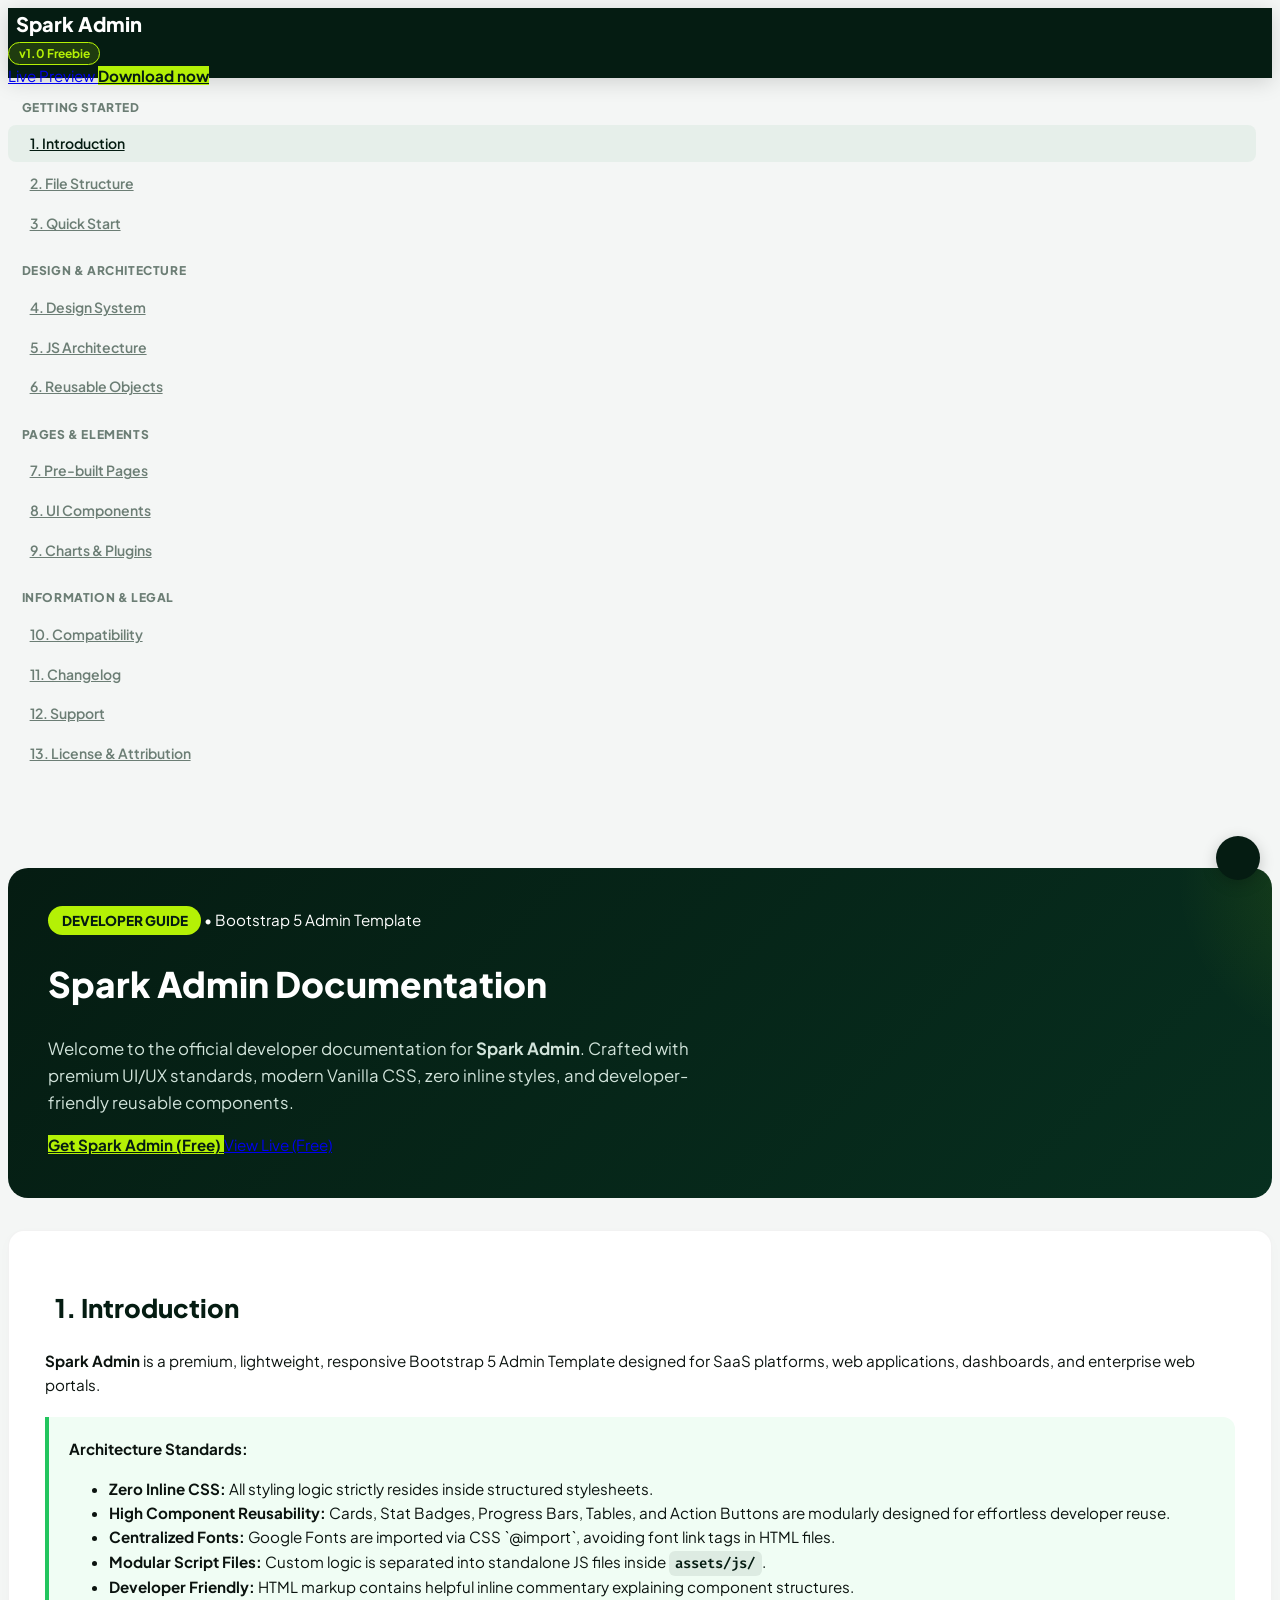
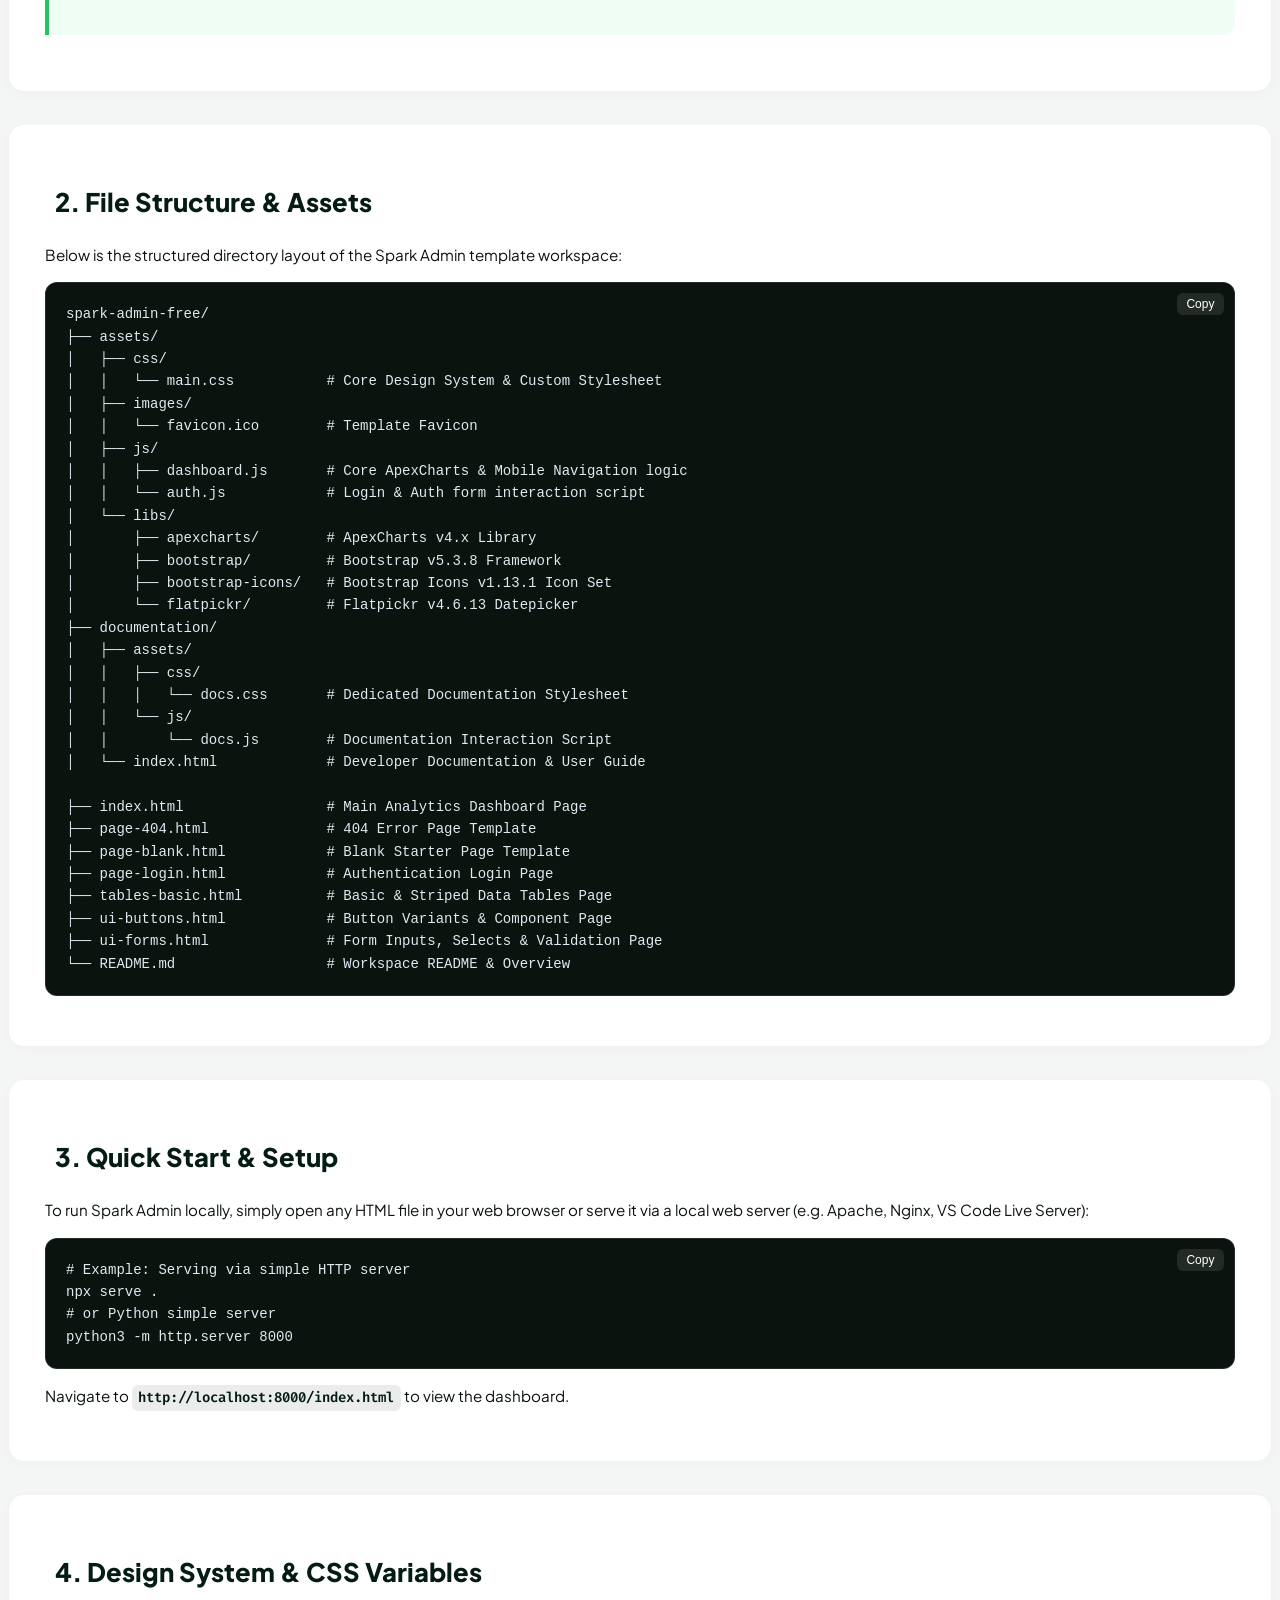
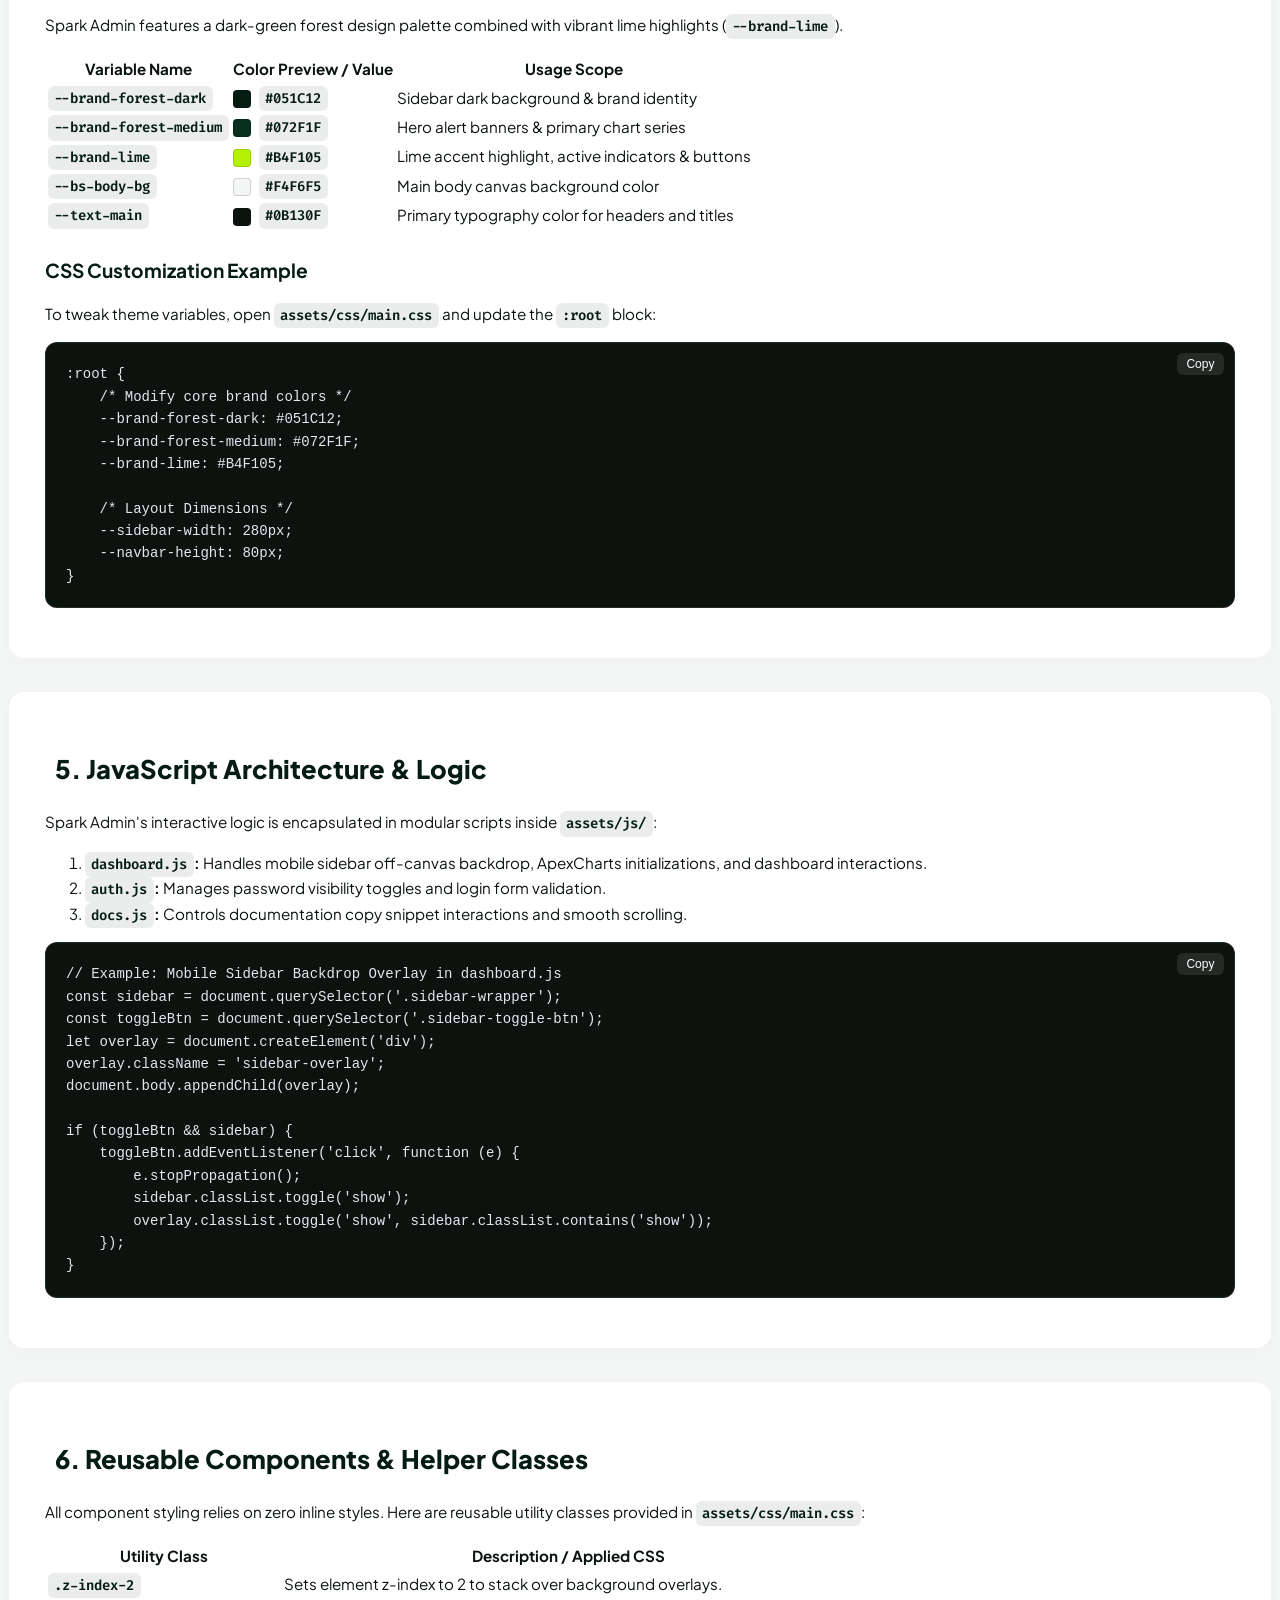
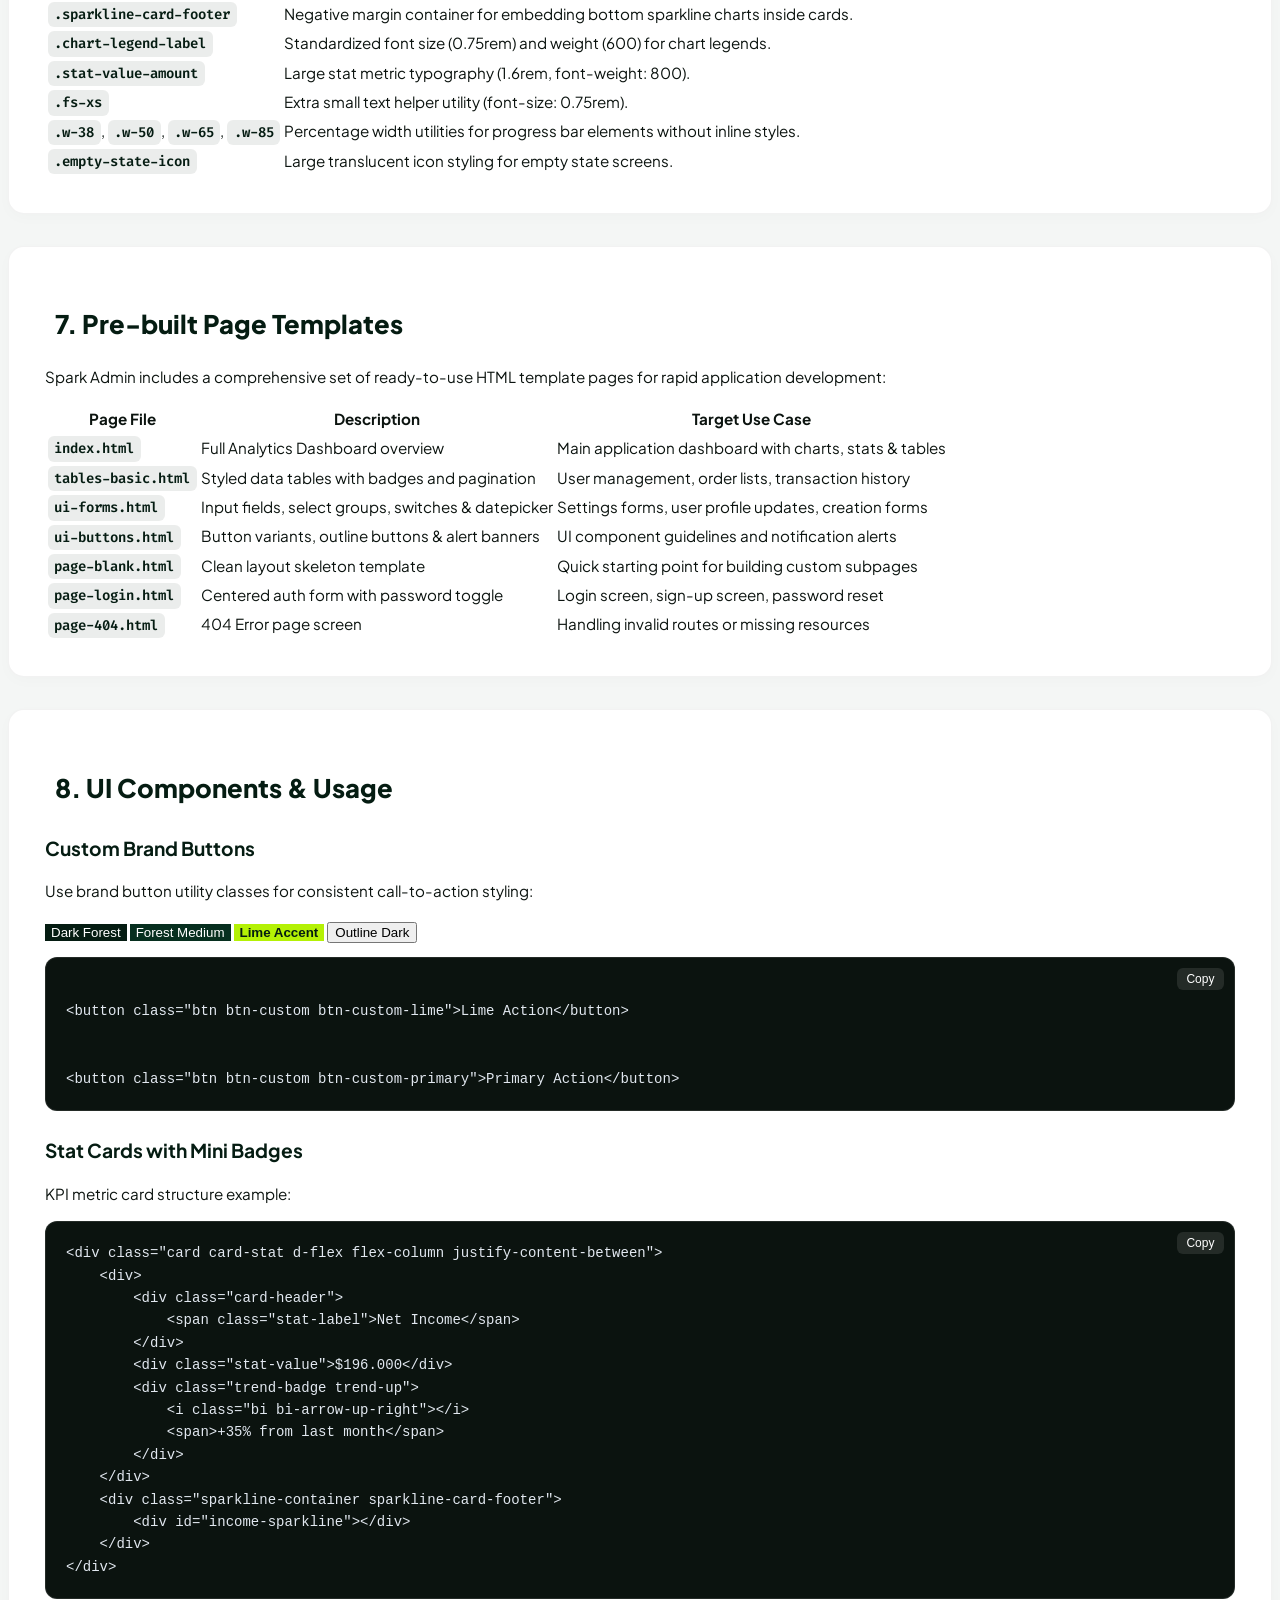
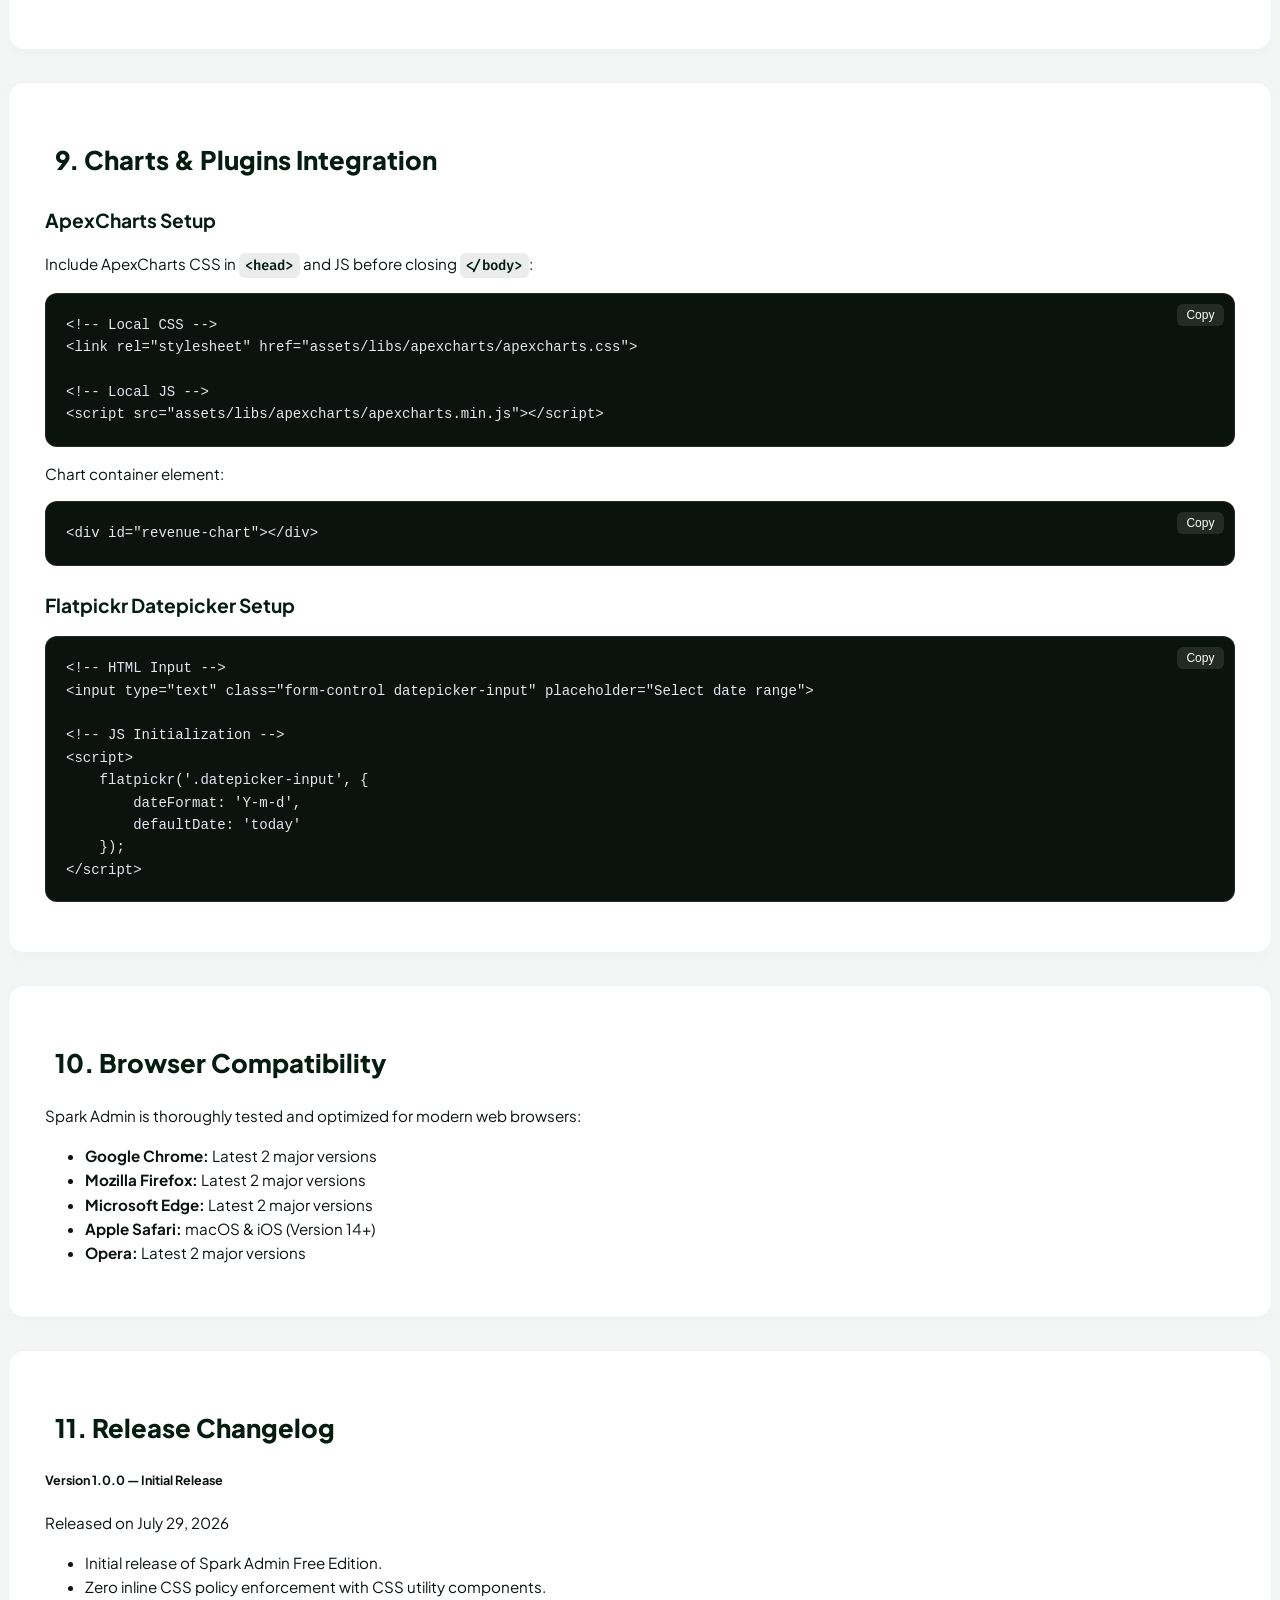
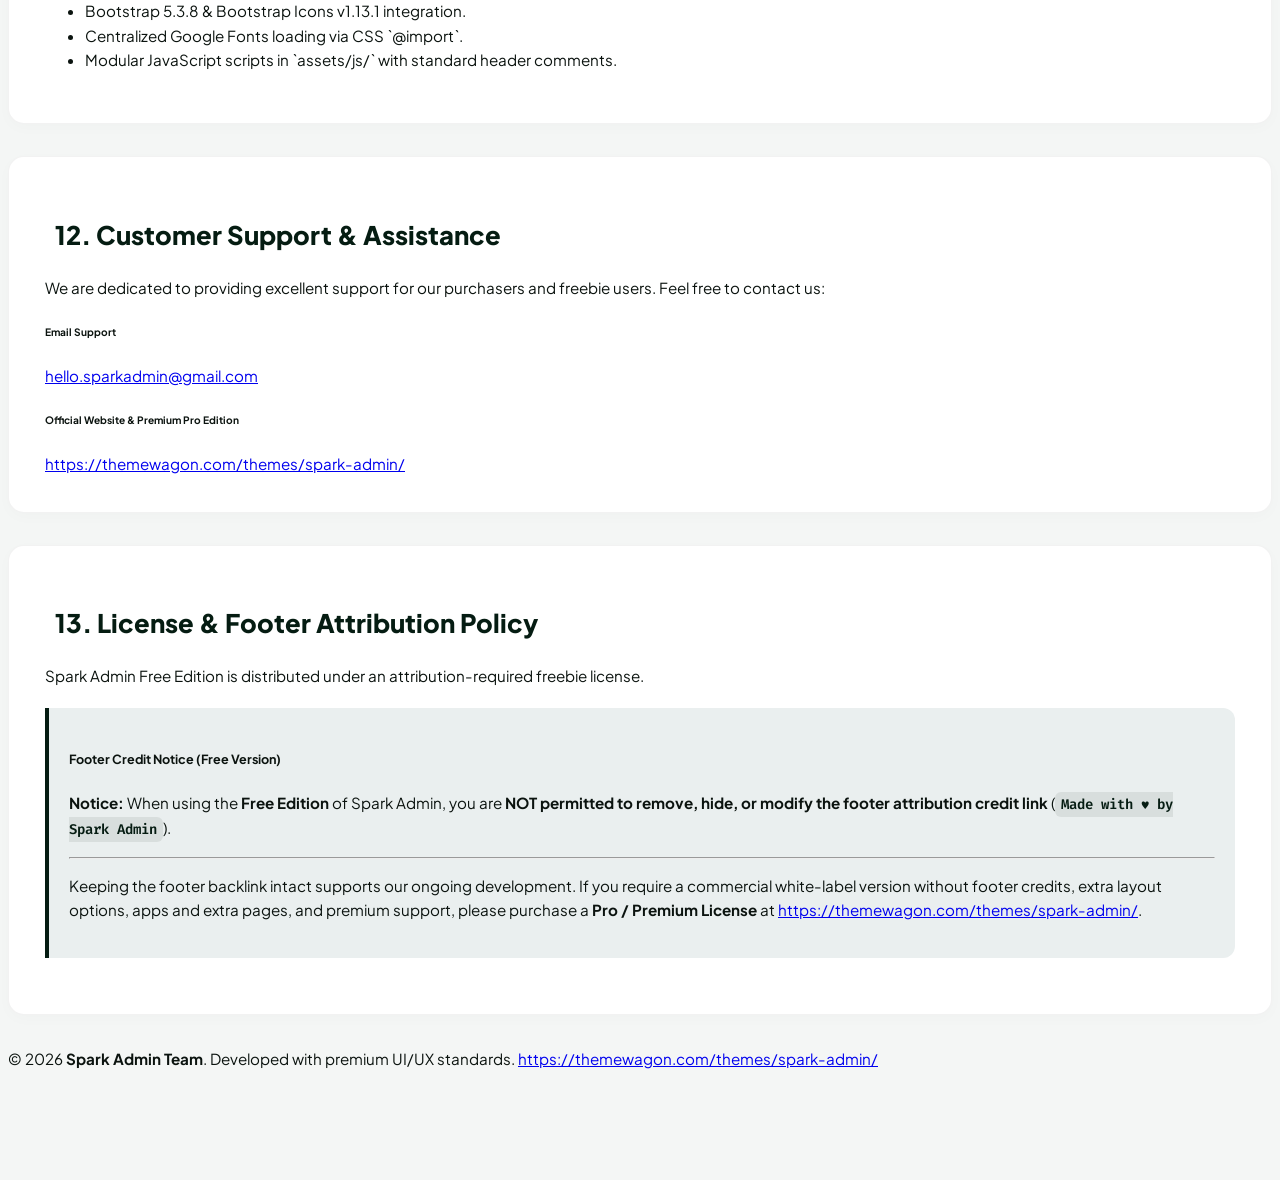
==== frontend/documentation/index.html @ ba0015fd "Add backend and frontend folders" ====
<!DOCTYPE html>
<html lang="en">

<head>
  <meta charset="UTF-8">
  <meta name="viewport" content="width=device-width, initial-scale=1.0">
  <title>Spark Admin - Documentation & Developer Guide</title>

  <!-- Meta Information -->
  <meta name="description"
    content="Official documentation and developer guide for Spark Admin - Bootstrap 5 Admin Dashboard Template.">
  <meta name="author" content="Spark Admin Team">

  <!-- Favicon -->
  <link rel="icon" type="image/png" href="../assets/images/favicon.ico">

  <!-- Bootstrap 5 CSS & Icons -->
  <link rel="stylesheet" href="../assets/libs/bootstrap/css/bootstrap.min.css">
  <link rel="stylesheet" href="../assets/libs/bootstrap-icons/bootstrap-icons.css">

  <!-- Custom Documentation Stylesheet (Google Fonts imported via CSS) -->
  <link rel="stylesheet" href="assets/css/docs.css">
</head>

<body>

  <!-- Header Navigation -->
  <header class="doc-navbar d-flex align-items-center">
    <div class="container-fluid px-4 d-flex align-items-center justify-content-between">
      <div class="d-flex align-items-center gap-3">
        <a href="../index.html" class="doc-brand">
          <i class="bi bi-asterisk"></i>
          <span>Spark Admin</span>
        </a>
        <span class="doc-version-badge">v1.0 Freebie</span>
      </div>
      <div class="d-flex align-items-center gap-3">
        <a href="https://themewagon.github.io/spark-admin/" target="_blank"
          class="btn btn-sm btn-outline-light d-none d-md-inline-flex align-items-center gap-1">
          <i class="bi bi-box-arrow-up-right"></i> Live Preview
        </a>
        <a href="https://themewagon.com/themes/spark-admin/" target="_blank" class="btn btn-sm btn-doc-lime">
          <i class="bi bi-rocket-takeoff-fill me-1"></i> Download now
        </a>
      </div>
    </div>
  </header>

  <!-- Main Content Layout -->
  <div class="container-fluid px-4 py-4">
    <div class="row">

      <!-- Sticky Sidebar Navigation -->
      <div class="col-lg-3 col-xl-2">
        <div class="doc-sidebar">
          <div class="doc-sidebar-title">Getting Started</div>
          <nav class="nav flex-column">
            <a class="nav-link active" href="#introduction"><i class="bi bi-info-circle"></i> 1. Introduction</a>
            <a class="nav-link" href="#file-structure"><i class="bi bi-folder2-open"></i> 2. File Structure</a>
            <a class="nav-link" href="#quick-start"><i class="bi bi-play-circle"></i> 3. Quick Start</a>
          </nav>

          <div class="doc-sidebar-title">Design & Architecture</div>
          <nav class="nav flex-column">
            <a class="nav-link" href="#design-system"><i class="bi bi-palette"></i> 4. Design System</a>
            <a class="nav-link" href="#javascript"><i class="bi bi-code-slash"></i> 5. JS Architecture</a>
            <a class="nav-link" href="#reusable-components"><i class="bi bi-cpu"></i> 6. Reusable Objects</a>
          </nav>

          <div class="doc-sidebar-title">Pages & Elements</div>
          <nav class="nav flex-column">
            <a class="nav-link" href="#page-templates"><i class="bi bi-layers-fill"></i> 7. Pre-built Pages</a>
            <a class="nav-link" href="#ui-components"><i class="bi bi-grid-fill"></i> 8. UI Components</a>
            <a class="nav-link" href="#charts-plugins"><i class="bi bi-graph-up-arrow"></i> 9. Charts & Plugins</a>
          </nav>

          <div class="doc-sidebar-title">Information & Legal</div>
          <nav class="nav flex-column">
            <a class="nav-link" href="#browser-support"><i class="bi bi-browser-chrome"></i> 10. Compatibility</a>
            <a class="nav-link" href="#changelog"><i class="bi bi-journal-text"></i> 11. Changelog</a>
            <a class="nav-link" href="#support"><i class="bi bi-envelope-fill"></i> 12. Support</a>
            <a class="nav-link" href="#license"><i class="bi bi-shield-lock-fill"></i> 13. License & Attribution</a>
          </nav>
        </div>
      </div>

      <!-- Documentation Content Area -->
      <div class="col-lg-9 col-xl-10">

        <!-- Hero Header Banner -->
        <div class="doc-hero">
          <div class="d-flex align-items-center gap-2 mb-2">
            <span class="doc-badge-lime">DEVELOPER GUIDE</span>
            <span class="text-white-50">• Bootstrap 5 Admin Template</span>
          </div>
          <h1>Spark Admin Documentation</h1>
          <p class="mb-3">
            Welcome to the official developer documentation for <strong>Spark Admin</strong>. Crafted with premium UI/UX
            standards, modern Vanilla CSS, zero inline styles, and developer-friendly reusable components.
          </p>
          <div class="d-flex gap-2 flex-wrap">
            <a href="https://themewagon.com/themes/spark-admin/" target="_blank" class="btn btn-doc-lime me-2">
              <i class="bi bi-star-fill me-1"></i> Get Spark Admin (Free)
            </a>
            <a href="https://themewagon.github.com/spark-admin/" target="_blank" class="btn btn-outline-light">
              <i class="bi bi-layout-dashboard me-1"></i> View Live (Free)
            </a>
          </div>
        </div>

        <!-- 1. Introduction Section -->
        <section id="introduction" class="doc-section">
          <h2><i class="bi bi-info-circle"></i> 1. Introduction</h2>
          <p>
            <strong>Spark Admin</strong> is a premium, lightweight, responsive Bootstrap 5 Admin Template designed for
            SaaS platforms, web applications, dashboards, and enterprise web portals.
          </p>

          <div class="doc-alert doc-alert-tip">
            <strong>Architecture Standards:</strong>
            <ul class="mb-0 mt-2">
              <li><strong>Zero Inline CSS:</strong> All styling logic strictly resides inside structured stylesheets.
              </li>
              <li><strong>High Component Reusability:</strong> Cards, Stat Badges, Progress Bars, Tables, and Action
                Buttons are modularly designed for effortless developer reuse.</li>
              <li><strong>Centralized Fonts:</strong> Google Fonts are imported via CSS `@import`, avoiding font link
                tags in HTML files.</li>
              <li><strong>Modular Script Files:</strong> Custom logic is separated into standalone JS files inside
                <code>assets/js/</code>.
              </li>
              <li><strong>Developer Friendly:</strong> HTML markup contains helpful inline commentary explaining
                component structures.</li>
            </ul>
          </div>
        </section>

        <!-- 2. File Structure Section -->
        <section id="file-structure" class="doc-section">
          <h2><i class="bi bi-folder2-open"></i> 2. File Structure & Assets</h2>
          <p>Below is the structured directory layout of the Spark Admin template workspace:</p>

          <pre><button class="btn-copy" onclick="copyCode(this)">Copy</button><code>spark-admin-free/
├── assets/
│   ├── css/
│   │   └── main.css           # Core Design System & Custom Stylesheet
│   ├── images/
│   │   └── favicon.ico        # Template Favicon
│   ├── js/
│   │   ├── dashboard.js       # Core ApexCharts & Mobile Navigation logic
│   │   └── auth.js            # Login & Auth form interaction script
│   └── libs/
│       ├── apexcharts/        # ApexCharts v4.x Library
│       ├── bootstrap/         # Bootstrap v5.3.8 Framework
│       ├── bootstrap-icons/   # Bootstrap Icons v1.13.1 Icon Set
│       └── flatpickr/         # Flatpickr v4.6.13 Datepicker
├── documentation/
│   ├── assets/
│   │   ├── css/
│   │   │   └── docs.css       # Dedicated Documentation Stylesheet
│   │   └── js/
│   │       └── docs.js        # Documentation Interaction Script
│   └── index.html             # Developer Documentation & User Guide

├── index.html                 # Main Analytics Dashboard Page
├── page-404.html              # 404 Error Page Template
├── page-blank.html            # Blank Starter Page Template
├── page-login.html            # Authentication Login Page
├── tables-basic.html          # Basic & Striped Data Tables Page
├── ui-buttons.html            # Button Variants & Component Page
├── ui-forms.html              # Form Inputs, Selects & Validation Page
└── README.md                  # Workspace README & Overview</code></pre>
        </section>

        <!-- 3. Quick Start Section -->
        <section id="quick-start" class="doc-section">
          <h2><i class="bi bi-play-circle"></i> 3. Quick Start & Setup</h2>
          <p>To run Spark Admin locally, simply open any HTML file in your web browser or serve it via a local web
            server (e.g. Apache, Nginx, VS Code Live Server):</p>

          <pre><button class="btn-copy" onclick="copyCode(this)">Copy</button><code># Example: Serving via simple HTTP server
npx serve .
# or Python simple server
python3 -m http.server 8000</code></pre>

          <p>Navigate to <code>http://localhost:8000/index.html</code> to view the dashboard.</p>
        </section>

        <!-- 4. Design System Section -->
        <section id="design-system" class="doc-section">
          <h2><i class="bi bi-palette"></i> 4. Design System & CSS Variables</h2>
          <p>
            Spark Admin features a dark-green forest design palette combined with vibrant lime highlights
            (<code>--brand-lime</code>).
          </p>

          <div class="table-responsive">
            <table class="table table-hover align-middle">
              <thead class="table-light">
                <tr>
                  <th>Variable Name</th>
                  <th>Color Preview / Value</th>
                  <th>Usage Scope</th>
                </tr>
              </thead>
              <tbody>
                <tr>
                  <td><code>--brand-forest-dark</code></td>
                  <td><span class="color-swatch swatch-forest-dark"></span><code>#051C12</code></td>
                  <td>Sidebar dark background & brand identity</td>
                </tr>
                <tr>
                  <td><code>--brand-forest-medium</code></td>
                  <td><span class="color-swatch swatch-forest-medium"></span><code>#072F1F</code></td>
                  <td>Hero alert banners & primary chart series</td>
                </tr>
                <tr>
                  <td><code>--brand-lime</code></td>
                  <td><span class="color-swatch swatch-lime"></span><code>#B4F105</code></td>
                  <td>Lime accent highlight, active indicators & buttons</td>
                </tr>
                <tr>
                  <td><code>--bs-body-bg</code></td>
                  <td><span class="color-swatch swatch-body-bg"></span><code>#F4F6F5</code></td>
                  <td>Main body canvas background color</td>
                </tr>
                <tr>
                  <td><code>--text-main</code></td>
                  <td><span class="color-swatch swatch-text-main"></span><code>#0B130F</code></td>
                  <td>Primary typography color for headers and titles</td>
                </tr>
              </tbody>
            </table>
          </div>

          <h3 id="css-variables" class="mt-4">CSS Customization Example</h3>
          <p>To tweak theme variables, open <code>assets/css/main.css</code> and update the <code>:root</code> block:
          </p>
          <pre><button class="btn-copy" onclick="copyCode(this)">Copy</button><code>:root {
    /* Modify core brand colors */
    --brand-forest-dark: #051C12;
    --brand-forest-medium: #072F1F;
    --brand-lime: #B4F105;
    
    /* Layout Dimensions */
    --sidebar-width: 280px;
    --navbar-height: 80px;
}</code></pre>
        </section>

        <!-- 5. JavaScript Architecture Section -->
        <section id="javascript" class="doc-section">
          <h2><i class="bi bi-code-slash"></i> 5. JavaScript Architecture & Logic</h2>
          <p>Spark Admin's interactive logic is encapsulated in modular scripts inside <code>assets/js/</code>:</p>

          <ol class="lh-lg">
            <li><strong><code>dashboard.js</code>:</strong> Handles mobile sidebar off-canvas backdrop, ApexCharts
              initializations, and dashboard interactions.</li>
            <li><strong><code>auth.js</code>:</strong> Manages password visibility toggles and login form validation.
            </li>
            <li><strong><code>docs.js</code>:</strong> Controls documentation copy snippet interactions and smooth
              scrolling.</li>
          </ol>

          <pre><button class="btn-copy" onclick="copyCode(this)">Copy</button><code>// Example: Mobile Sidebar Backdrop Overlay in dashboard.js
const sidebar = document.querySelector('.sidebar-wrapper');
const toggleBtn = document.querySelector('.sidebar-toggle-btn');
let overlay = document.createElement('div');
overlay.className = 'sidebar-overlay';
document.body.appendChild(overlay);

if (toggleBtn && sidebar) {
    toggleBtn.addEventListener('click', function (e) {
        e.stopPropagation();
        sidebar.classList.toggle('show');
        overlay.classList.toggle('show', sidebar.classList.contains('show'));
    });
}</code></pre>
        </section>

        <!-- 6. Reusable Objects Section -->
        <section id="reusable-components" class="doc-section">
          <h2><i class="bi bi-cpu"></i> 6. Reusable Components & Helper Classes</h2>
          <p>All component styling relies on zero inline styles. Here are reusable utility classes provided in
            <code>assets/css/main.css</code>:
          </p>

          <div class="table-responsive">
            <table class="table table-bordered table-striped align-middle">
              <thead class="table-dark">
                <tr>
                  <th>Utility Class</th>
                  <th>Description / Applied CSS</th>
                </tr>
              </thead>
              <tbody>
                <tr>
                  <td><code>.z-index-2</code></td>
                  <td>Sets element z-index to 2 to stack over background overlays.</td>
                </tr>
                <tr>
                  <td><code>.sparkline-card-footer</code></td>
                  <td>Negative margin container for embedding bottom sparkline charts inside cards.</td>
                </tr>
                <tr>
                  <td><code>.chart-legend-label</code></td>
                  <td>Standardized font size (0.75rem) and weight (600) for chart legends.</td>
                </tr>
                <tr>
                  <td><code>.stat-value-amount</code></td>
                  <td>Large stat metric typography (1.6rem, font-weight: 800).</td>
                </tr>
                <tr>
                  <td><code>.fs-xs</code></td>
                  <td>Extra small text helper utility (font-size: 0.75rem).</td>
                </tr>
                <tr>
                  <td><code>.w-38</code>, <code>.w-50</code>, <code>.w-65</code>, <code>.w-85</code></td>
                  <td>Percentage width utilities for progress bar elements without inline styles.</td>
                </tr>
                <tr>
                  <td><code>.empty-state-icon</code></td>
                  <td>Large translucent icon styling for empty state screens.</td>
                </tr>
              </tbody>
            </table>
          </div>
        </section>

        <!-- 7. Pre-built Pages Section -->
        <section id="page-templates" class="doc-section">
          <h2><i class="bi bi-layers-fill"></i> 7. Pre-built Page Templates</h2>
          <p>Spark Admin includes a comprehensive set of ready-to-use HTML template pages for rapid application
            development:</p>

          <div class="table-responsive">
            <table class="table table-hover align-middle">
              <thead class="table-light">
                <tr>
                  <th>Page File</th>
                  <th>Description</th>
                  <th>Target Use Case</th>
                </tr>
              </thead>
              <tbody>
                <tr>
                  <td><code>index.html</code></td>
                  <td>Full Analytics Dashboard overview</td>
                  <td>Main application dashboard with charts, stats & tables</td>
                </tr>
                <tr>
                  <td><code>tables-basic.html</code></td>
                  <td>Styled data tables with badges and pagination</td>
                  <td>User management, order lists, transaction history</td>
                </tr>
                <tr>
                  <td><code>ui-forms.html</code></td>
                  <td>Input fields, select groups, switches & datepicker</td>
                  <td>Settings forms, user profile updates, creation forms</td>
                </tr>
                <tr>
                  <td><code>ui-buttons.html</code></td>
                  <td>Button variants, outline buttons & alert banners</td>
                  <td>UI component guidelines and notification alerts</td>
                </tr>
                <tr>
                  <td><code>page-blank.html</code></td>
                  <td>Clean layout skeleton template</td>
                  <td>Quick starting point for building custom subpages</td>
                </tr>
                <tr>
                  <td><code>page-login.html</code></td>
                  <td>Centered auth form with password toggle</td>
                  <td>Login screen, sign-up screen, password reset</td>
                </tr>
                <tr>
                  <td><code>page-404.html</code></td>
                  <td>404 Error page screen</td>
                  <td>Handling invalid routes or missing resources</td>
                </tr>
              </tbody>
            </table>
          </div>
        </section>

        <!-- 8. UI Components Section -->
        <section id="ui-components" class="doc-section">
          <h2><i class="bi bi-grid-fill"></i> 8. UI Components & Usage</h2>

          <h3>Custom Brand Buttons</h3>
          <p>Use brand button utility classes for consistent call-to-action styling:</p>
          <div class="mb-3 d-flex gap-2 flex-wrap align-items-center">
            <button class="btn btn-doc-dark">Dark Forest</button>
            <button class="btn btn-doc-medium">Forest Medium</button>
            <button class="btn btn-doc-lime">Lime Accent</button>
            <button class="btn btn-outline-dark">Outline Dark</button>
          </div>

          <pre><button class="btn-copy" onclick="copyCode(this)">Copy</button><code><!-- Lime Accent Button -->
&lt;button class="btn btn-custom btn-custom-lime"&gt;Lime Action&lt;/button&gt;

<!-- Dark Forest Button -->
&lt;button class="btn btn-custom btn-custom-primary"&gt;Primary Action&lt;/button&gt;</code></pre>

          <h3 class="mt-4">Stat Cards with Mini Badges</h3>
          <p>KPI metric card structure example:</p>
          <pre><button class="btn-copy" onclick="copyCode(this)">Copy</button><code>&lt;div class="card card-stat d-flex flex-column justify-content-between"&gt;
    &lt;div&gt;
        &lt;div class="card-header"&gt;
            &lt;span class="stat-label"&gt;Net Income&lt;/span&gt;
        &lt;/div&gt;
        &lt;div class="stat-value"&gt;$196.000&lt;/div&gt;
        &lt;div class="trend-badge trend-up"&gt;
            &lt;i class="bi bi-arrow-up-right"&gt;&lt;/i&gt;
            &lt;span&gt;+35% from last month&lt;/span&gt;
        &lt;/div&gt;
    &lt;/div&gt;
    &lt;div class="sparkline-container sparkline-card-footer"&gt;
        &lt;div id="income-sparkline"&gt;&lt;/div&gt;
    &lt;/div&gt;
&lt;/div&gt;</code></pre>
        </section>

        <!-- 9. Charts & Plugins Section -->
        <section id="charts-plugins" class="doc-section">
          <h2><i class="bi bi-graph-up-arrow"></i> 9. Charts & Plugins Integration</h2>

          <h3>ApexCharts Setup</h3>
          <p>Include ApexCharts CSS in <code>&lt;head&gt;</code> and JS before closing <code>&lt;/body&gt;</code>:</p>
          <pre><button class="btn-copy" onclick="copyCode(this)">Copy</button><code>&lt;!-- Local CSS --&gt;
&lt;link rel="stylesheet" href="assets/libs/apexcharts/apexcharts.css"&gt;

&lt;!-- Local JS --&gt;
&lt;script src="assets/libs/apexcharts/apexcharts.min.js"&gt;&lt;/script&gt;</code></pre>

          <p>Chart container element:</p>
          <pre><button class="btn-copy" onclick="copyCode(this)">Copy</button><code>&lt;div id="revenue-chart"&gt;&lt;/div&gt;</code></pre>

          <h3 class="mt-4">Flatpickr Datepicker Setup</h3>
          <pre><button class="btn-copy" onclick="copyCode(this)">Copy</button><code>&lt;!-- HTML Input --&gt;
&lt;input type="text" class="form-control datepicker-input" placeholder="Select date range"&gt;

&lt;!-- JS Initialization --&gt;
&lt;script&gt;
    flatpickr('.datepicker-input', {
        dateFormat: 'Y-m-d',
        defaultDate: 'today'
    });
&lt;/script&gt;</code></pre>
        </section>

        <!-- 10. Browser Support Section -->
        <section id="browser-support" class="doc-section">
          <h2><i class="bi bi-browser-chrome"></i> 10. Browser Compatibility</h2>
          <p>Spark Admin is thoroughly tested and optimized for modern web browsers:</p>
          <ul class="lh-lg">
            <li><strong>Google Chrome:</strong> Latest 2 major versions</li>
            <li><strong>Mozilla Firefox:</strong> Latest 2 major versions</li>
            <li><strong>Microsoft Edge:</strong> Latest 2 major versions</li>
            <li><strong>Apple Safari:</strong> macOS & iOS (Version 14+)</li>
            <li><strong>Opera:</strong> Latest 2 major versions</li>
          </ul>
        </section>

        <!-- 11. Changelog Section -->
        <section id="changelog" class="doc-section">
          <h2><i class="bi bi-journal-text"></i> 11. Release Changelog</h2>

          <div class="border-start border-3 border-success ps-3 my-3">
            <h5 class="fw-bold mb-1">Version 1.0.0 — Initial Release</h5>
            <p class="text-muted small mb-2">Released on July 29, 2026</p>
            <ul class="small mb-0 text-muted">
              <li>Initial release of Spark Admin Free Edition.</li>
              <li>Zero inline CSS policy enforcement with CSS utility components.</li>
              <li>Bootstrap 5.3.8 & Bootstrap Icons v1.13.1 integration.</li>
              <li>Centralized Google Fonts loading via CSS `@import`.</li>
              <li>Modular JavaScript scripts in `assets/js/` with standard header comments.</li>
            </ul>
          </div>
        </section>

        <!-- 12. Support Section -->
        <section id="support" class="doc-section">
          <h2><i class="bi bi-envelope-fill"></i> 12. Customer Support & Assistance</h2>
          <p>We are dedicated to providing excellent support for our purchasers and freebie users. Feel free to contact
            us:</p>

          <div class="row g-3">
            <div class="col-md-6">
              <div class="p-3 border rounded-3 bg-light d-flex align-items-center gap-3">
                <i class="bi bi-envelope-at-fill fs-2 text-success"></i>
                <div>
                  <h6 class="fw-bold mb-0">Email Support</h6>
                  <a href="mailto:hello.sparkadmin@gmail.com"
                    class="text-decoration-none">hello.sparkadmin@gmail.com</a>
                </div>
              </div>
            </div>
            <div class="col-md-6">
              <div class="p-3 border rounded-3 bg-light d-flex align-items-center gap-3">
                <i class="bi bi-globe fs-2 text-success"></i>
                <div>
                  <h6 class="fw-bold mb-0">Official Website & Premium Pro Edition</h6>
                  <a href="#!"
                    class="text-decoration-none fw-bold text-success">https://themewagon.com/themes/spark-admin/</a>
                </div>
              </div>
            </div>
          </div>
        </section>

        <!-- 13. License & Footer Credit Policy Section -->
        <section id="license" class="doc-section">
          <h2><i class="bi bi-shield-lock-fill"></i> 13. License & Footer Attribution Policy</h2>
          <p>Spark Admin Free Edition is distributed under an attribution-required freebie license.</p>

          <div class="doc-alert doc-alert-info">
            <h5 class="fw-bold text-dark mb-2"><i class="bi bi-exclamation-triangle-fill me-2 text-warning"></i>Footer
              Credit Notice (Free Version)</h5>
            <p class="mb-2 text-dark">
              <strong>Notice:</strong> When using the <strong>Free Edition</strong> of Spark Admin, you are <strong>NOT
                permitted to remove, hide, or modify the footer attribution credit link</strong>
              (<code>Made with ♥ by Spark Admin</code>).
            </p>
            <hr class="my-2">
            <p class="small mb-0 text-muted">
              Keeping the footer backlink intact supports our ongoing development. If you require a commercial
              white-label version without footer credits, extra layout options, apps and extra pages, and premium
              support, please purchase a <strong>Pro / Premium License</strong> at <a href="#!"
                class="fw-bold text-success">https://themewagon.com/themes/spark-admin/</a>.
            </p>
          </div>
        </section>

        <!-- Footer -->
        <footer class="py-4 text-center text-muted small">
          <p class="mb-0">&copy; 2026 <strong>Spark Admin Team</strong>. Developed with premium UI/UX standards. <a
              href="#!" class="text-success text-decoration-none">https://themewagon.com/themes/spark-admin/</a></p>
        </footer>
      </div>
    </div>
  </div>

  <!-- Back to top button -->
  <a href="#" class="back-to-top" title="Back to top">
    <i class="bi bi-arrow-up"></i>
  </a>

  <!-- Local Bootstrap bundle -->
  <script src="../assets/libs/bootstrap/js/bootstrap.bundle.min.js"></script>

  <!-- Custom Documentation script module -->
  <script src="assets/js/docs.js"></script>
</body>

</html>
---- frontend/documentation/assets/css/docs.css ----
/* 
========================================================================
   BOOTSTRAP 5 ADMIN TEMPLATE - SPARK ADMIN
   DOCUMENTATION STYLESHEET
   Developed with premium UI/UX standards

   Template Name: Spark Admin
   Version: 1.0 
   Author: Spark Admin Team 
   Email: hello.sparkadmin@gmail.com
   URL: https://sparkadmin.web.id
========================================================================
*/

/* Google Fonts Import */
@import url('https://fonts.googleapis.com/css2?family=Plus+Jakarta+Sans:wght@300;400;500;600;700;800&family=Fira+Code:wght@400;500;600&display=swap');

:root {
    --brand-forest-dark: #051C12;
    --brand-forest-medium: #072F1F;
    --brand-forest-light: #1A3E30;
    --brand-lime: #B4F105;
    --brand-lime-hover: #c1f824;
    --brand-lime-translucent: rgba(180, 241, 5, 0.15);
    --bs-body-bg: #F4F6F5;
    --bs-body-font-family: 'Plus Jakarta Sans', sans-serif;
    --text-main: #0B130F;
    --text-muted-green: #6C7E75;
    --border-color: #E2E8F0;
    --code-bg: #0B130F;
}

body {
    background-color: var(--bs-body-bg);
    color: var(--text-main);
    font-family: var(--bs-body-font-family);
    font-size: 0.95rem;
    line-height: 1.6;
}

/* Header Navigation */
.doc-navbar {
    background-color: var(--brand-forest-dark);
    height: 70px;
    position: sticky;
    top: 0;
    z-index: 1030;
    box-shadow: 0 4px 20px rgba(0,0,0,0.15);
}

.doc-brand {
    color: #ffffff;
    font-weight: 800;
    font-size: 1.25rem;
    display: flex;
    align-items: center;
    gap: 0.5rem;
    text-decoration: none;
}
.doc-brand i {
    color: var(--brand-lime);
}
.doc-brand:hover {
    color: var(--brand-lime);
}

.doc-version-badge {
    background-color: var(--brand-lime-translucent);
    color: var(--brand-lime);
    border: 1px solid var(--brand-lime);
    font-size: 0.75rem;
    padding: 0.2rem 0.6rem;
    border-radius: 50px;
    font-weight: 700;
}

/* Sidebar Navigation */
.doc-sidebar {
    position: sticky;
    top: 90px;
    height: calc(100vh - 110px);
    overflow-y: auto;
    padding-right: 1rem;
}

.doc-sidebar .nav-link {
    color: var(--text-muted-green);
    font-weight: 600;
    font-size: 0.875rem;
    padding: 0.45rem 0.85rem;
    border-radius: 8px;
    margin-bottom: 3px;
    display: flex;
    align-items: center;
    gap: 0.5rem;
    transition: all 0.2s ease;
}

.doc-sidebar .nav-link:hover,
.doc-sidebar .nav-link.active {
    color: var(--brand-forest-dark);
    background-color: #E6EFEA;
}

.doc-sidebar .nav-link i {
    font-size: 1rem;
    color: var(--brand-forest-medium);
}

.doc-sidebar-title {
    font-size: 0.75rem;
    text-transform: uppercase;
    letter-spacing: 0.05em;
    color: var(--text-muted-green);
    font-weight: 800;
    margin-top: 1.25rem;
    margin-bottom: 0.5rem;
    padding-left: 0.85rem;
}

/* Content Area */
.doc-section {
    background-color: #ffffff;
    border-radius: 16px;
    padding: 2.25rem;
    margin-bottom: 2rem;
    border: 1px solid rgba(0,0,0,0.05);
    box-shadow: 0 4px 15px rgba(0,0,0,0.02);
    scroll-margin-top: 100px;
}

.doc-section h2 {
    color: var(--brand-forest-dark);
    font-weight: 800;
    font-size: 1.6rem;
    margin-bottom: 1.25rem;
    display: flex;
    align-items: center;
    gap: 0.6rem;
}

.doc-section h2 i {
    color: var(--brand-forest-medium);
}

.doc-section h3 {
    color: var(--brand-forest-dark);
    font-weight: 700;
    font-size: 1.2rem;
    margin-top: 1.5rem;
    margin-bottom: 1rem;
}

/* Highlight Hero Banner */
.doc-hero {
    background: linear-gradient(135deg, var(--brand-forest-dark) 0%, var(--brand-forest-medium) 100%);
    color: #ffffff;
    border-radius: 20px;
    padding: 2.5rem;
    margin-bottom: 2rem;
    position: relative;
    overflow: hidden;
}

.doc-hero::after {
    content: '';
    position: absolute;
    top: -50%;
    right: -20%;
    width: 350px;
    height: 350px;
    background: radial-gradient(circle, rgba(180,241,5,0.12) 0%, transparent 70%);
    border-radius: 50%;
    pointer-events: none;
}

.doc-hero h1 {
    font-weight: 800;
    font-size: 2.2rem;
    color: #ffffff;
}

.doc-hero p {
    color: #D1E3DA;
    font-size: 1.05rem;
    max-width: 700px;
}

.doc-badge-lime {
    background-color: var(--brand-lime);
    color: var(--brand-forest-dark);
    font-weight: 800;
    padding: 0.35rem 0.85rem;
    border-radius: 50px;
    font-size: 0.85rem;
}

/* Code Containers */
pre {
    background-color: var(--code-bg);
    color: #E2E8F0;
    padding: 1.25rem;
    border-radius: 12px;
    font-family: 'Fira Code', monospace;
    font-size: 0.875rem;
    overflow-x: auto;
    position: relative;
    border: 1px solid rgba(255,255,255,0.1);
}

code:not(pre code) {
    background-color: rgba(5, 28, 18, 0.08);
    color: var(--brand-forest-dark);
    padding: 0.2rem 0.4rem;
    border-radius: 6px;
    font-family: 'Fira Code', monospace;
    font-size: 0.875rem;
    font-weight: 600;
}

/* Copy Code Button */
.btn-copy {
    position: absolute;
    top: 10px;
    right: 10px;
    background: rgba(255,255,255,0.1);
    color: #ffffff;
    border: none;
    padding: 0.25rem 0.6rem;
    border-radius: 6px;
    font-size: 0.75rem;
    cursor: pointer;
    transition: all 0.2s ease;
}
.btn-copy:hover {
    background: var(--brand-lime);
    color: var(--brand-forest-dark);
}
.btn-copy.copied {
    background: var(--brand-lime);
    color: var(--brand-forest-dark);
}

/* Custom Alert Callouts */
.doc-alert {
    border-left: 4px solid var(--brand-forest-medium);
    background-color: #F0F7F4;
    padding: 1.25rem;
    border-radius: 0 12px 12px 0;
    margin: 1.25rem 0;
}

.doc-alert-info {
    border-left-color: var(--brand-forest-dark);
    background-color: #EAEFEF;
}

.doc-alert-tip {
    border-left-color: #22C55E;
    background-color: #F0FDF4;
}

/* Custom Scrollbar */
::-webkit-scrollbar {
    width: 6px;
    height: 6px;
}
::-webkit-scrollbar-track {
    background: transparent;
}
::-webkit-scrollbar-thumb {
    background: rgba(5, 28, 18, 0.2);
    border-radius: 10px;
}

/* Back to top button */
.back-to-top {
    position: fixed;
    bottom: 20px;
    right: 20px;
    background-color: var(--brand-forest-dark);
    color: var(--brand-lime);
    width: 44px;
    height: 44px;
    border-radius: 50%;
    display: flex;
    align-items: center;
    justify-content: center;
    text-decoration: none;
    box-shadow: 0 4px 15px rgba(0,0,0,0.2);
    transition: all 0.25s ease;
    z-index: 1000;
}
.back-to-top:hover {
    background-color: var(--brand-lime);
    color: var(--brand-forest-dark);
    transform: translateY(-3px);
}

/* Color Swatches */
.color-swatch {
    display: inline-block;
    width: 16px;
    height: 16px;
    border-radius: 4px;
    margin-right: 0.5rem;
    border: 1px solid rgba(0, 0, 0, 0.15);
    vertical-align: middle;
}

.swatch-forest-dark { background-color: #051C12; }
.swatch-forest-medium { background-color: #072F1F; }
.swatch-lime { background-color: #B4F105; }
.swatch-body-bg { background-color: #F4F6F5; }
.swatch-text-main { background-color: #0B130F; }

/* Doc Custom Buttons */
.btn-doc-dark {
    background-color: var(--brand-forest-dark);
    color: #ffffff;
    border: none;
}
.btn-doc-dark:hover {
    background-color: var(--brand-forest-medium);
    color: #ffffff;
}

.btn-doc-medium {
    background-color: var(--brand-forest-medium);
    color: #ffffff;
    border: none;
}
.btn-doc-medium:hover {
    background-color: var(--brand-forest-dark);
    color: #ffffff;
}

.btn-doc-lime {
    background-color: var(--brand-lime);
    color: var(--brand-forest-dark);
    font-weight: 700;
    border: none;
}
.btn-doc-lime:hover {
    background-color: var(--brand-lime-hover);
    color: var(--brand-forest-dark);
}
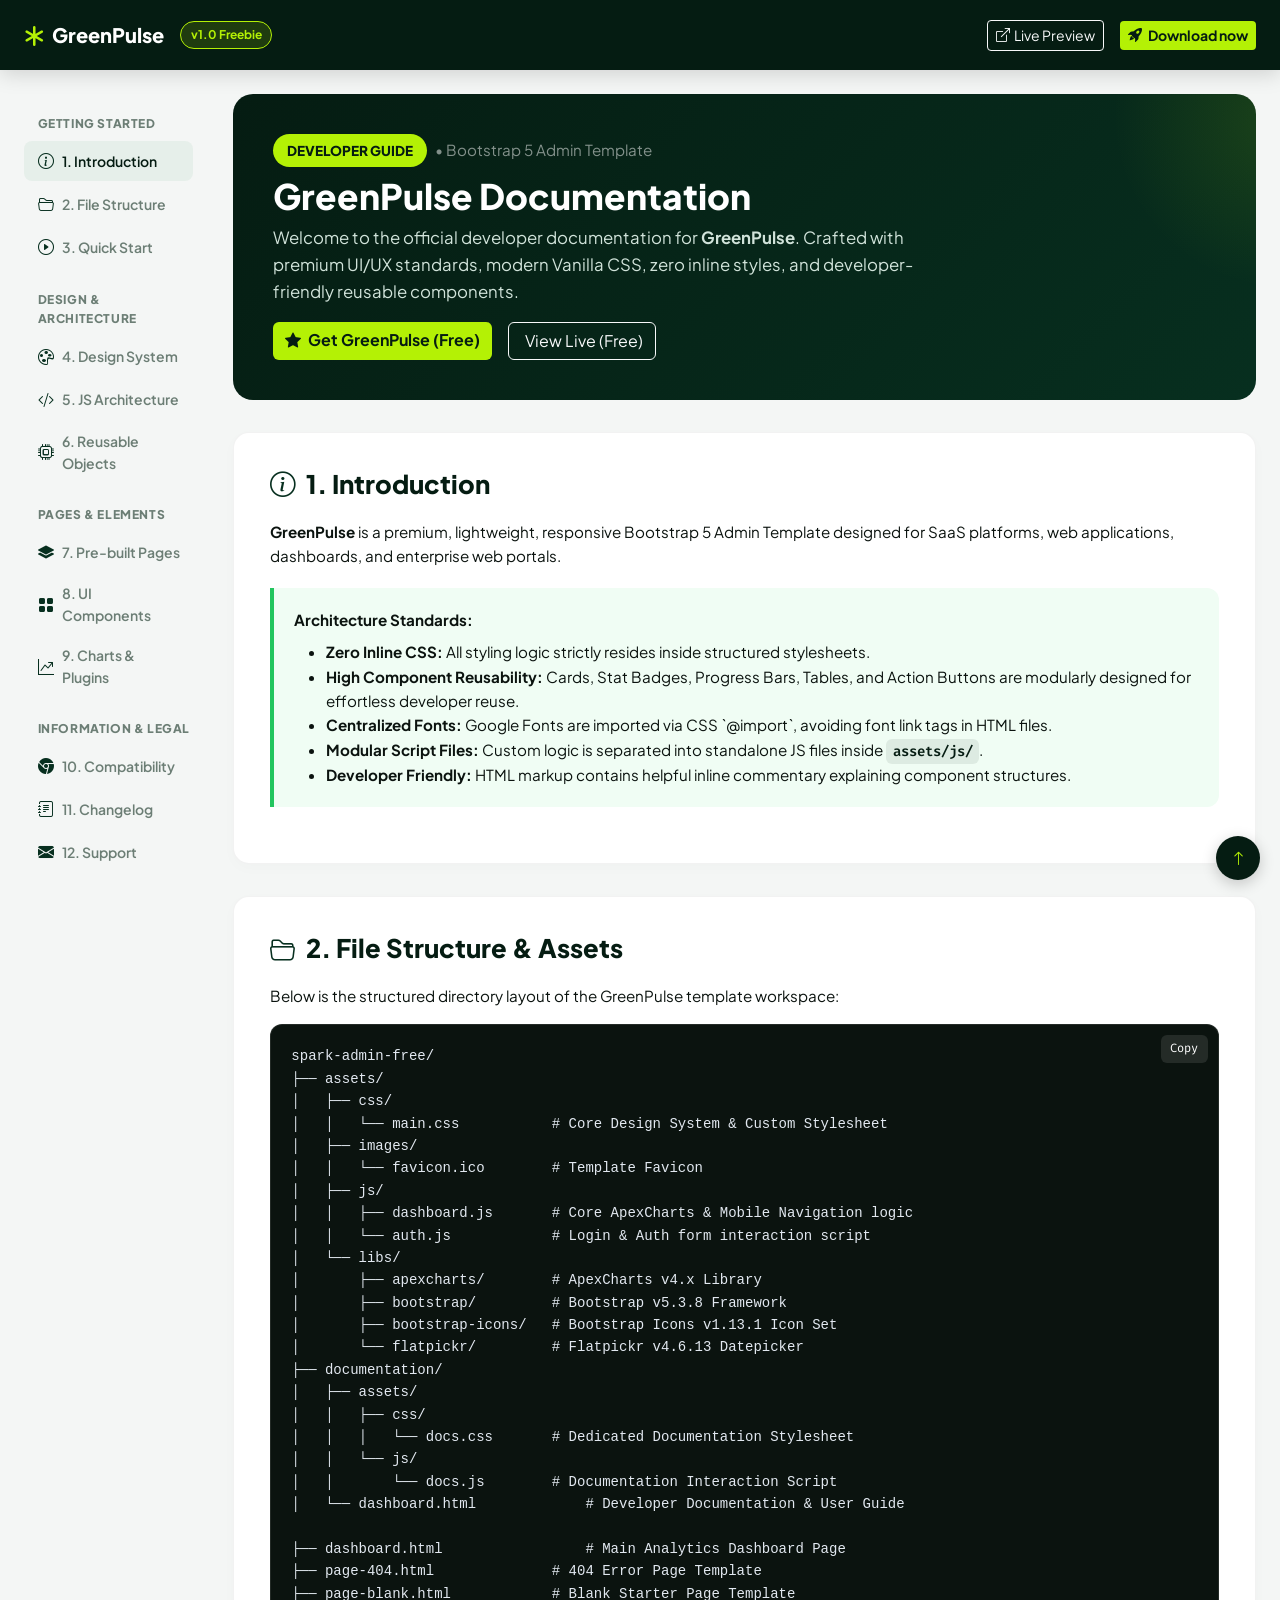
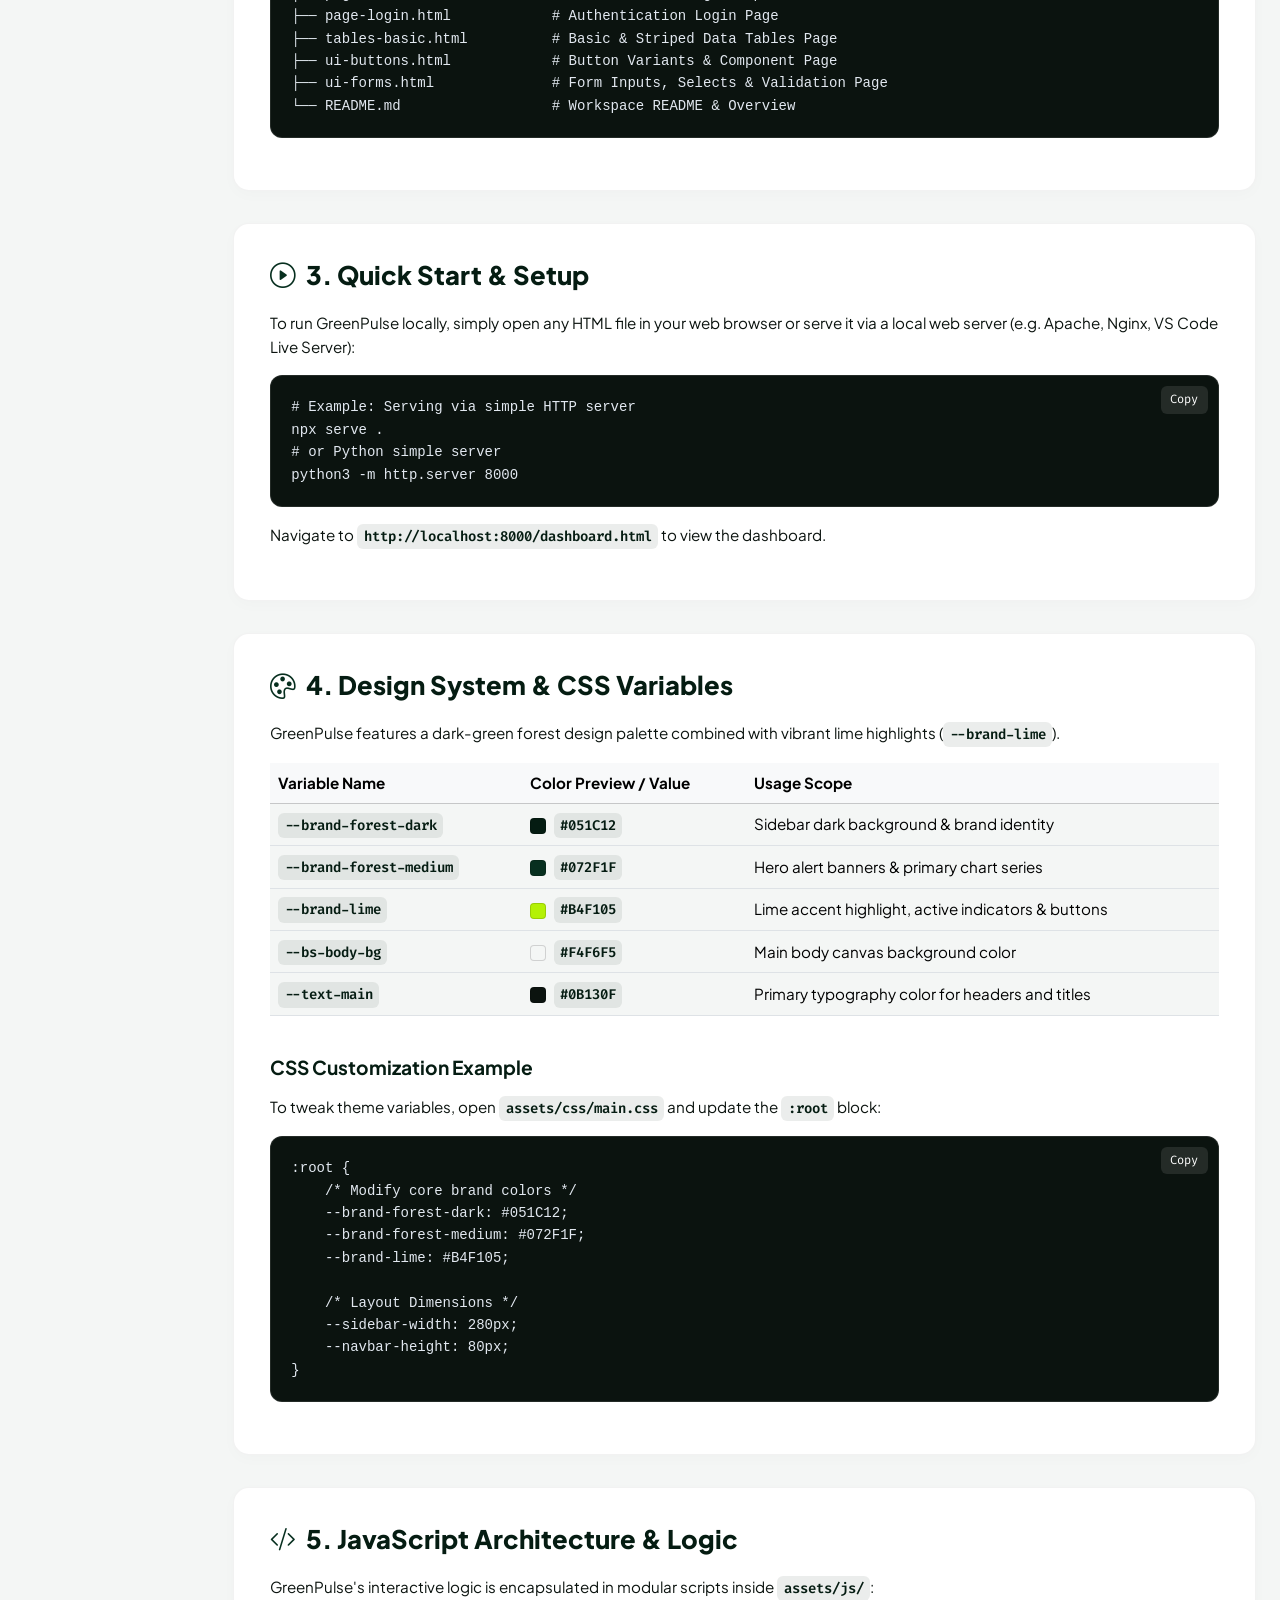
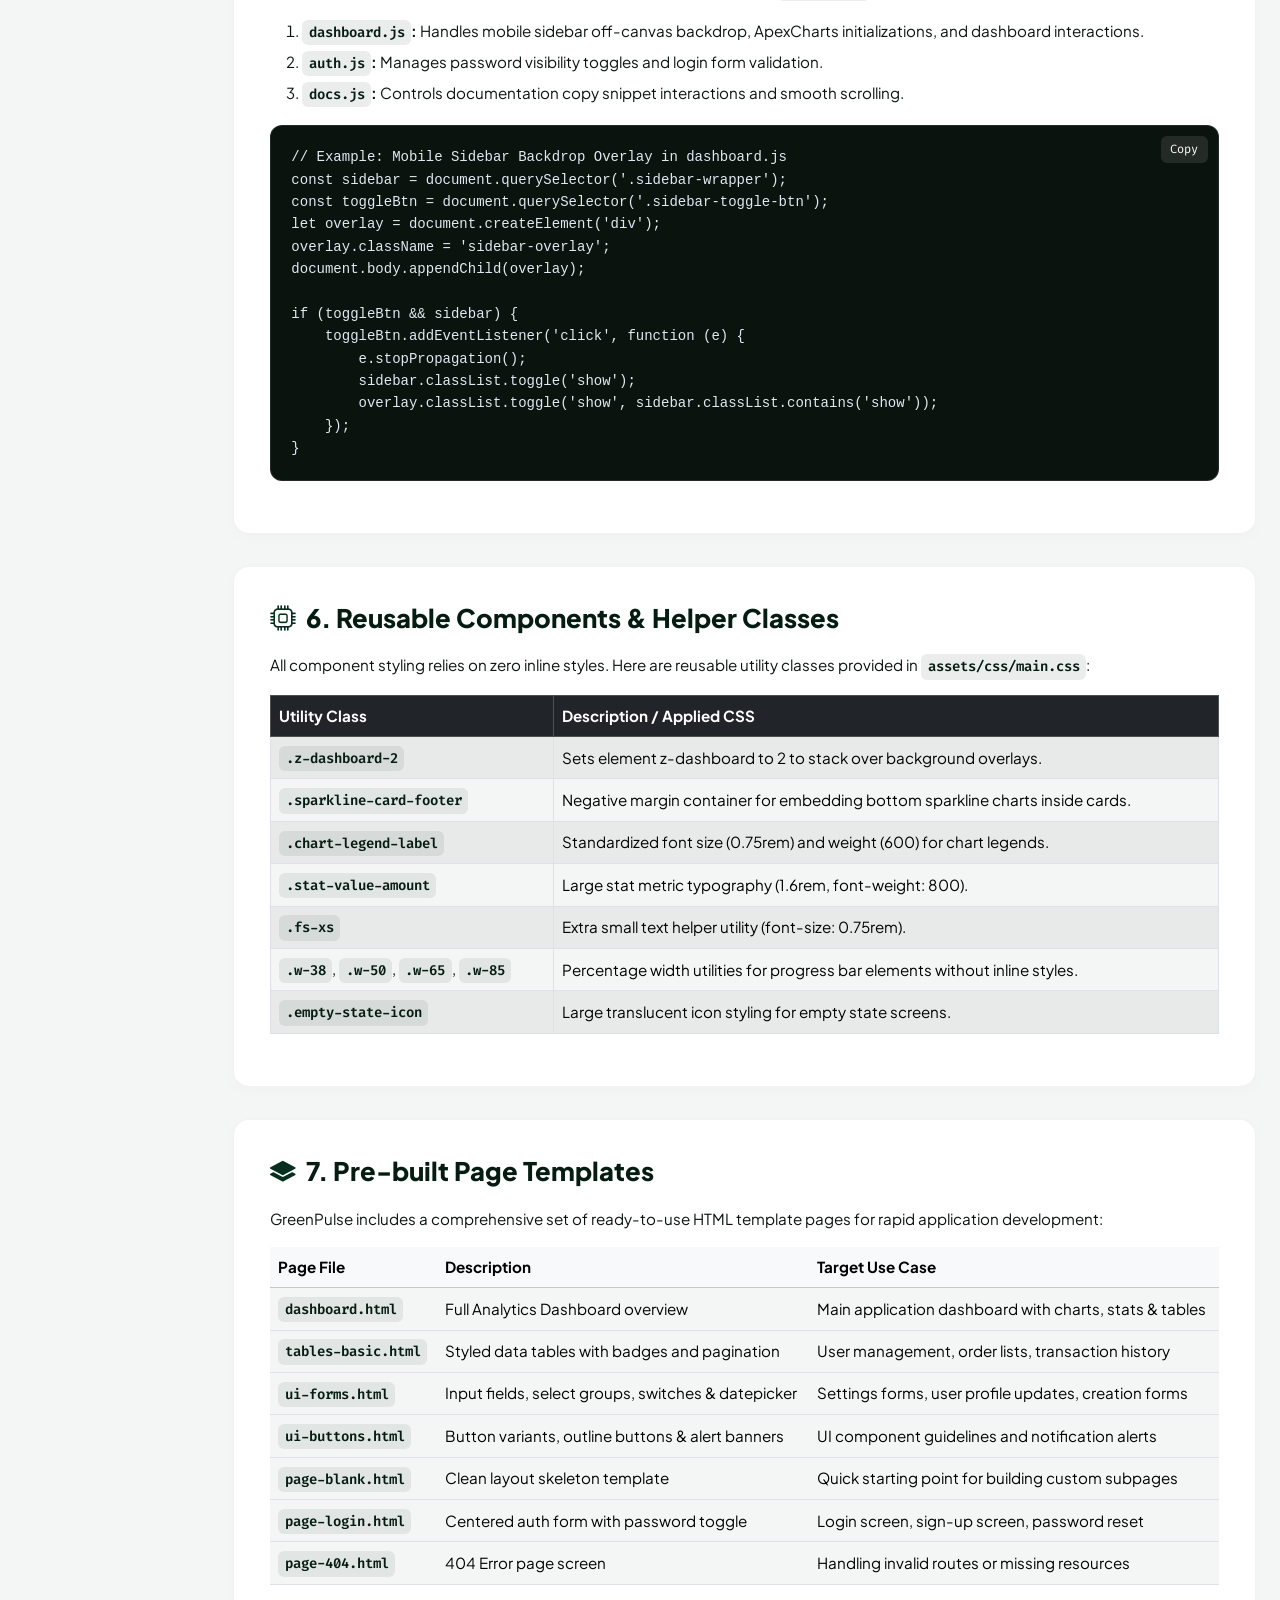
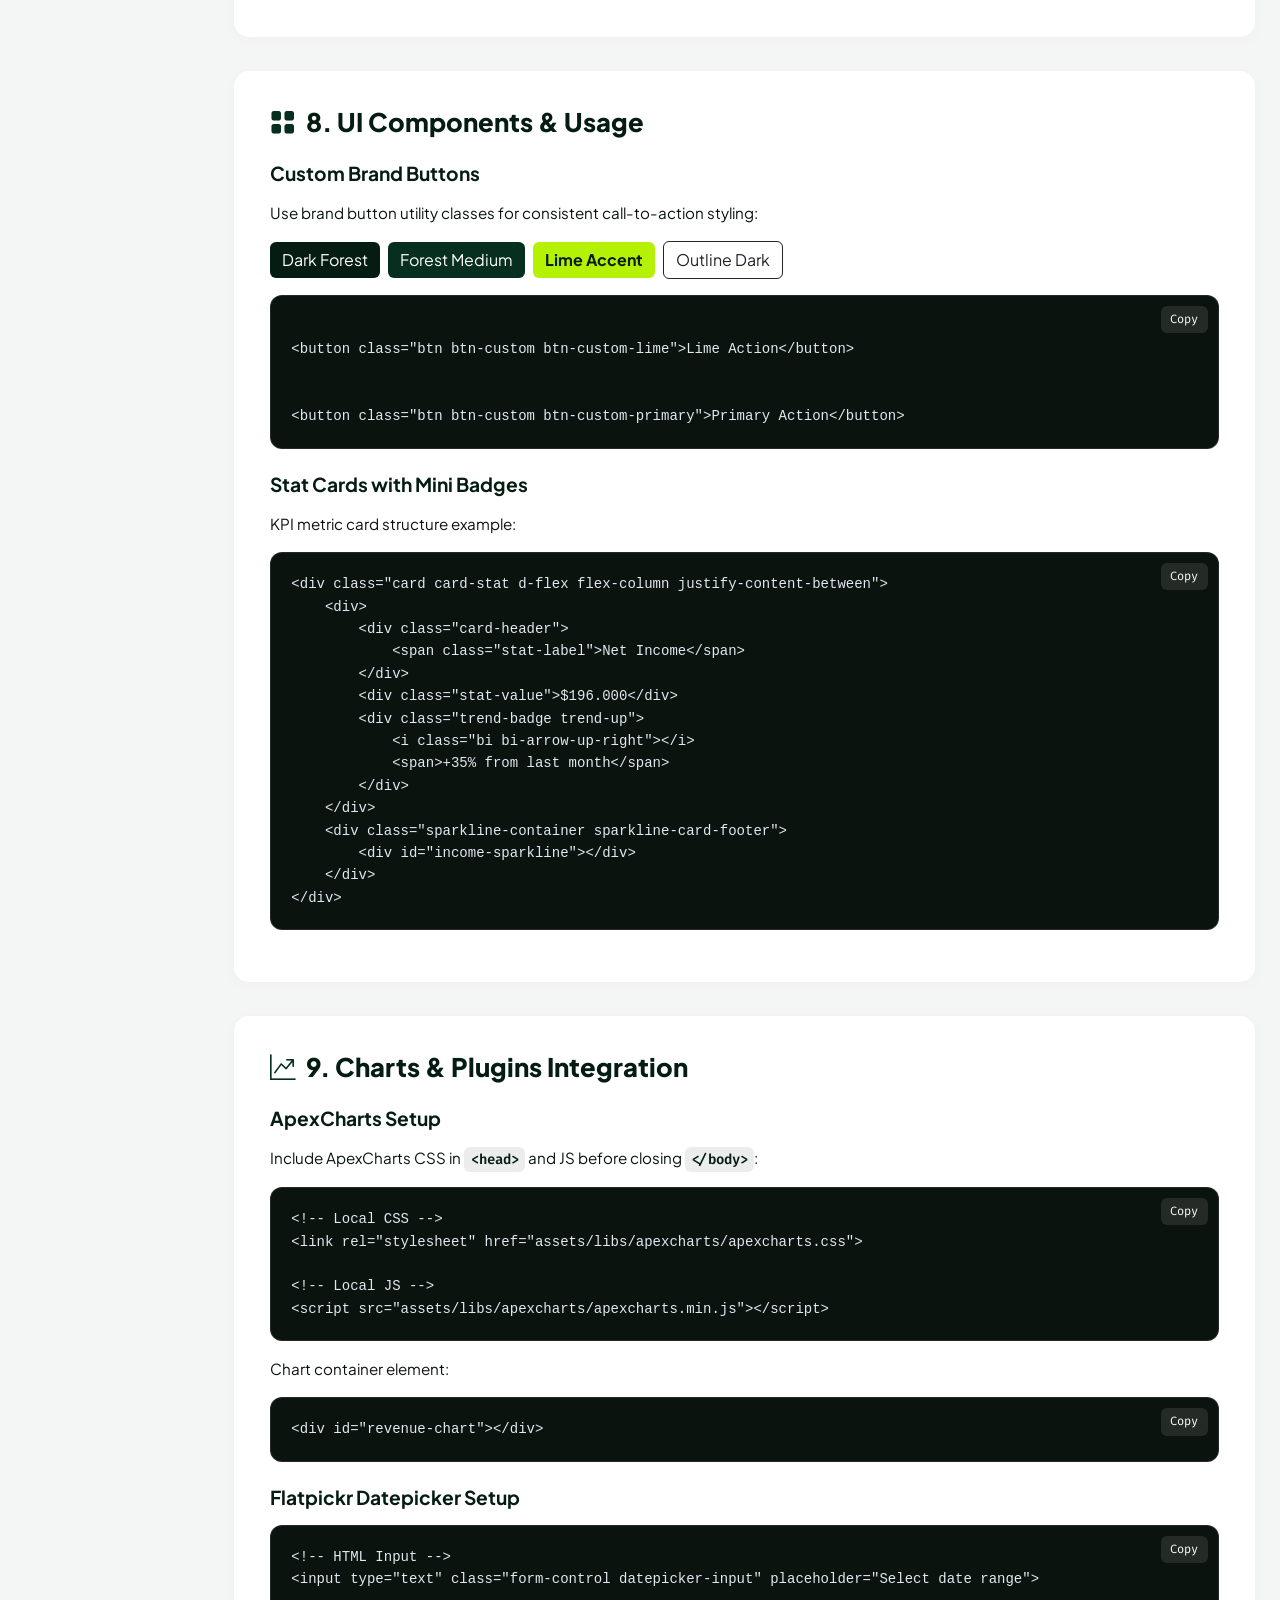
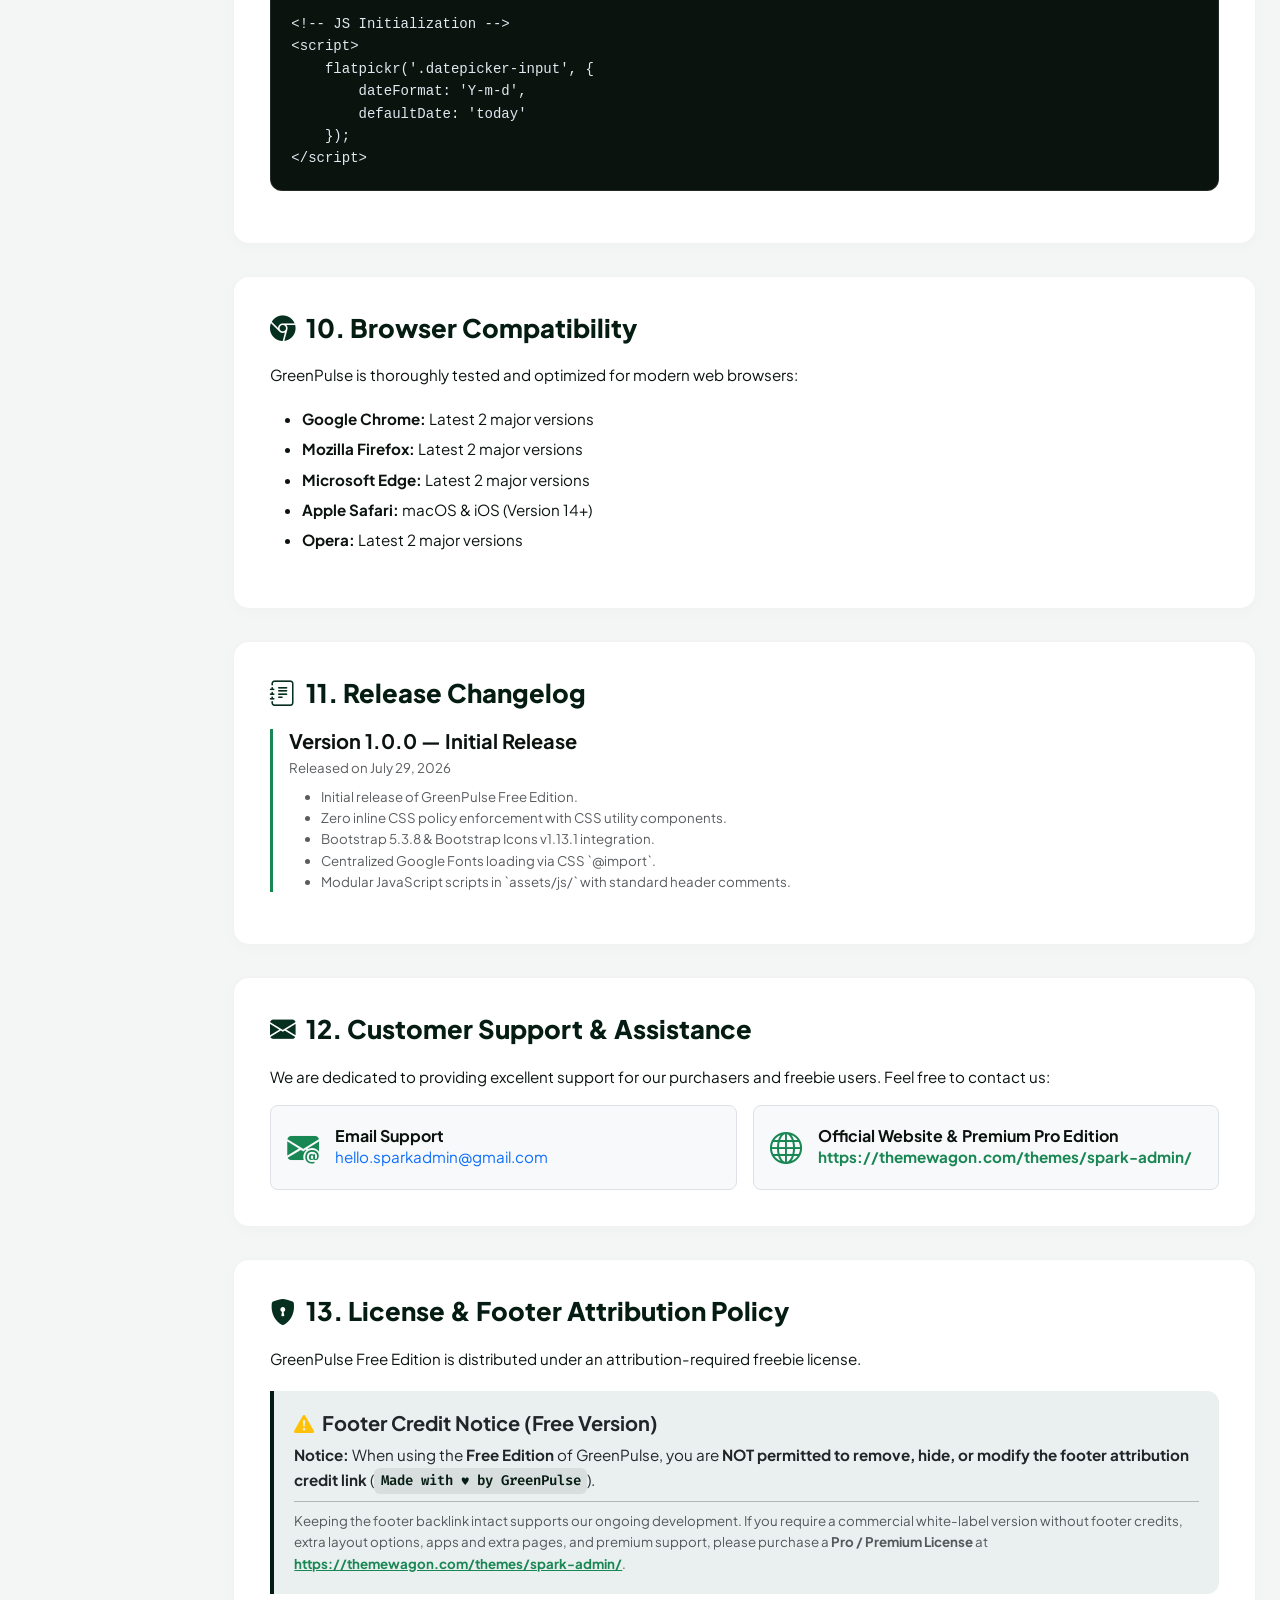
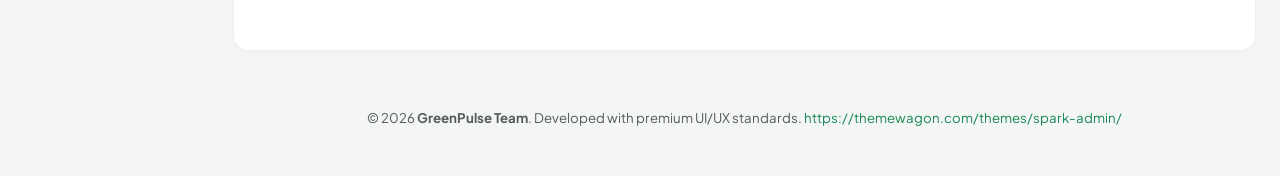
==== commit 35b9fa08: "Add Landing Page and dashboard" ====
--- a/frontend/documentation/index.html
+++ b/frontend/documentation/index.html
@@ -4,12 +4,12 @@
 <head>
   <meta charset="UTF-8">
   <meta name="viewport" content="width=device-width, initial-scale=1.0">
-  <title>Spark Admin - Documentation & Developer Guide</title>
+  <title>GreenPulse - Documentation & Developer Guide</title>
 
   <!-- Meta Information -->
   <meta name="description"
-    content="Official documentation and developer guide for Spark Admin - Bootstrap 5 Admin Dashboard Template.">
-  <meta name="author" content="Spark Admin Team">
+    content="Official documentation and developer guide for GreenPulse - Bootstrap 5 Admin Dashboard Template.">
+  <meta name="author" content="GreenPulse Team">
 
   <!-- Favicon -->
   <link rel="icon" type="image/png" href="../assets/images/favicon.ico">
@@ -28,9 +28,9 @@
   <header class="doc-navbar d-flex align-items-center">
     <div class="container-fluid px-4 d-flex align-items-center justify-content-between">
       <div class="d-flex align-items-center gap-3">
-        <a href="../index.html" class="doc-brand">
+        <a href="../dashboard.html" class="doc-brand">
           <i class="bi bi-asterisk"></i>
-          <span>Spark Admin</span>
+          <span>GreenPulse</span>
         </a>
         <span class="doc-version-badge">v1.0 Freebie</span>
       </div>
@@ -93,14 +93,14 @@
             <span class="doc-badge-lime">DEVELOPER GUIDE</span>
             <span class="text-white-50">• Bootstrap 5 Admin Template</span>
           </div>
-          <h1>Spark Admin Documentation</h1>
+          <h1>GreenPulse Documentation</h1>
           <p class="mb-3">
-            Welcome to the official developer documentation for <strong>Spark Admin</strong>. Crafted with premium UI/UX
+            Welcome to the official developer documentation for <strong>GreenPulse</strong>. Crafted with premium UI/UX
             standards, modern Vanilla CSS, zero inline styles, and developer-friendly reusable components.
           </p>
           <div class="d-flex gap-2 flex-wrap">
             <a href="https://themewagon.com/themes/spark-admin/" target="_blank" class="btn btn-doc-lime me-2">
-              <i class="bi bi-star-fill me-1"></i> Get Spark Admin (Free)
+              <i class="bi bi-star-fill me-1"></i> Get GreenPulse (Free)
             </a>
             <a href="https://themewagon.github.com/spark-admin/" target="_blank" class="btn btn-outline-light">
               <i class="bi bi-layout-dashboard me-1"></i> View Live (Free)
@@ -112,7 +112,7 @@
         <section id="introduction" class="doc-section">
           <h2><i class="bi bi-info-circle"></i> 1. Introduction</h2>
           <p>
-            <strong>Spark Admin</strong> is a premium, lightweight, responsive Bootstrap 5 Admin Template designed for
+            <strong>GreenPulse</strong> is a premium, lightweight, responsive Bootstrap 5 Admin Template designed for
             SaaS platforms, web applications, dashboards, and enterprise web portals.
           </p>
 
@@ -137,7 +137,7 @@
         <!-- 2. File Structure Section -->
         <section id="file-structure" class="doc-section">
           <h2><i class="bi bi-folder2-open"></i> 2. File Structure & Assets</h2>
-          <p>Below is the structured directory layout of the Spark Admin template workspace:</p>
+          <p>Below is the structured directory layout of the GreenPulse template workspace:</p>
 
           <pre><button class="btn-copy" onclick="copyCode(this)">Copy</button><code>spark-admin-free/
 ├── assets/
@@ -159,9 +159,9 @@
 │   │   │   └── docs.css       # Dedicated Documentation Stylesheet
 │   │   └── js/
 │   │       └── docs.js        # Documentation Interaction Script
-│   └── index.html             # Developer Documentation & User Guide
-
-├── index.html                 # Main Analytics Dashboard Page
+│   └── dashboard.html             # Developer Documentation & User Guide
+
+├── dashboard.html                 # Main Analytics Dashboard Page
 ├── page-404.html              # 404 Error Page Template
 ├── page-blank.html            # Blank Starter Page Template
 ├── page-login.html            # Authentication Login Page
@@ -174,7 +174,7 @@
         <!-- 3. Quick Start Section -->
         <section id="quick-start" class="doc-section">
           <h2><i class="bi bi-play-circle"></i> 3. Quick Start & Setup</h2>
-          <p>To run Spark Admin locally, simply open any HTML file in your web browser or serve it via a local web
+          <p>To run GreenPulse locally, simply open any HTML file in your web browser or serve it via a local web
             server (e.g. Apache, Nginx, VS Code Live Server):</p>
 
           <pre><button class="btn-copy" onclick="copyCode(this)">Copy</button><code># Example: Serving via simple HTTP server
@@ -182,14 +182,14 @@
 # or Python simple server
 python3 -m http.server 8000</code></pre>
 
-          <p>Navigate to <code>http://localhost:8000/index.html</code> to view the dashboard.</p>
+          <p>Navigate to <code>http://localhost:8000/dashboard.html</code> to view the dashboard.</p>
         </section>
 
         <!-- 4. Design System Section -->
         <section id="design-system" class="doc-section">
           <h2><i class="bi bi-palette"></i> 4. Design System & CSS Variables</h2>
           <p>
-            Spark Admin features a dark-green forest design palette combined with vibrant lime highlights
+            GreenPulse features a dark-green forest design palette combined with vibrant lime highlights
             (<code>--brand-lime</code>).
           </p>
 
@@ -250,7 +250,7 @@
         <!-- 5. JavaScript Architecture Section -->
         <section id="javascript" class="doc-section">
           <h2><i class="bi bi-code-slash"></i> 5. JavaScript Architecture & Logic</h2>
-          <p>Spark Admin's interactive logic is encapsulated in modular scripts inside <code>assets/js/</code>:</p>
+          <p>GreenPulse's interactive logic is encapsulated in modular scripts inside <code>assets/js/</code>:</p>
 
           <ol class="lh-lg">
             <li><strong><code>dashboard.js</code>:</strong> Handles mobile sidebar off-canvas backdrop, ApexCharts
@@ -294,8 +294,8 @@
               </thead>
               <tbody>
                 <tr>
-                  <td><code>.z-index-2</code></td>
-                  <td>Sets element z-index to 2 to stack over background overlays.</td>
+                  <td><code>.z-dashboard-2</code></td>
+                  <td>Sets element z-dashboard to 2 to stack over background overlays.</td>
                 </tr>
                 <tr>
                   <td><code>.sparkline-card-footer</code></td>
@@ -329,7 +329,7 @@
         <!-- 7. Pre-built Pages Section -->
         <section id="page-templates" class="doc-section">
           <h2><i class="bi bi-layers-fill"></i> 7. Pre-built Page Templates</h2>
-          <p>Spark Admin includes a comprehensive set of ready-to-use HTML template pages for rapid application
+          <p>GreenPulse includes a comprehensive set of ready-to-use HTML template pages for rapid application
             development:</p>
 
           <div class="table-responsive">
@@ -343,7 +343,7 @@
               </thead>
               <tbody>
                 <tr>
-                  <td><code>index.html</code></td>
+                  <td><code>dashboard.html</code></td>
                   <td>Full Analytics Dashboard overview</td>
                   <td>Main application dashboard with charts, stats & tables</td>
                 </tr>
@@ -451,7 +451,7 @@
         <!-- 10. Browser Support Section -->
         <section id="browser-support" class="doc-section">
           <h2><i class="bi bi-browser-chrome"></i> 10. Browser Compatibility</h2>
-          <p>Spark Admin is thoroughly tested and optimized for modern web browsers:</p>
+          <p>GreenPulse is thoroughly tested and optimized for modern web browsers:</p>
           <ul class="lh-lg">
             <li><strong>Google Chrome:</strong> Latest 2 major versions</li>
             <li><strong>Mozilla Firefox:</strong> Latest 2 major versions</li>
@@ -469,7 +469,7 @@
             <h5 class="fw-bold mb-1">Version 1.0.0 — Initial Release</h5>
             <p class="text-muted small mb-2">Released on July 29, 2026</p>
             <ul class="small mb-0 text-muted">
-              <li>Initial release of Spark Admin Free Edition.</li>
+              <li>Initial release of GreenPulse Free Edition.</li>
               <li>Zero inline CSS policy enforcement with CSS utility components.</li>
               <li>Bootstrap 5.3.8 & Bootstrap Icons v1.13.1 integration.</li>
               <li>Centralized Google Fonts loading via CSS `@import`.</li>
@@ -511,15 +511,15 @@
         <!-- 13. License & Footer Credit Policy Section -->
         <section id="license" class="doc-section">
           <h2><i class="bi bi-shield-lock-fill"></i> 13. License & Footer Attribution Policy</h2>
-          <p>Spark Admin Free Edition is distributed under an attribution-required freebie license.</p>
+          <p>GreenPulse Free Edition is distributed under an attribution-required freebie license.</p>
 
           <div class="doc-alert doc-alert-info">
             <h5 class="fw-bold text-dark mb-2"><i class="bi bi-exclamation-triangle-fill me-2 text-warning"></i>Footer
               Credit Notice (Free Version)</h5>
             <p class="mb-2 text-dark">
-              <strong>Notice:</strong> When using the <strong>Free Edition</strong> of Spark Admin, you are <strong>NOT
+              <strong>Notice:</strong> When using the <strong>Free Edition</strong> of GreenPulse, you are <strong>NOT
                 permitted to remove, hide, or modify the footer attribution credit link</strong>
-              (<code>Made with ♥ by Spark Admin</code>).
+              (<code>Made with ♥ by GreenPulse</code>).
             </p>
             <hr class="my-2">
             <p class="small mb-0 text-muted">
@@ -533,7 +533,7 @@
 
         <!-- Footer -->
         <footer class="py-4 text-center text-muted small">
-          <p class="mb-0">&copy; 2026 <strong>Spark Admin Team</strong>. Developed with premium UI/UX standards. <a
+          <p class="mb-0">&copy; 2026 <strong>GreenPulse Team</strong>. Developed with premium UI/UX standards. <a
               href="#!" class="text-success text-decoration-none">https://themewagon.com/themes/spark-admin/</a></p>
         </footer>
       </div>
--- a/frontend/documentation/assets/css/docs.css
+++ b/frontend/documentation/assets/css/docs.css
@@ -1,12 +1,12 @@
 /* 
 ========================================================================
-   BOOTSTRAP 5 ADMIN TEMPLATE - SPARK ADMIN
+   BOOTSTRAP 5 ADMIN TEMPLATE - GreenPulse
    DOCUMENTATION STYLESHEET
    Developed with premium UI/UX standards
 
-   Template Name: Spark Admin
+   Template Name: GreenPulse
    Version: 1.0 
-   Author: Spark Admin Team 
+   Author: GreenPulse Team 
    Email: hello.sparkadmin@gmail.com
    URL: https://sparkadmin.web.id
 ========================================================================
@@ -44,7 +44,7 @@
     height: 70px;
     position: sticky;
     top: 0;
-    z-index: 1030;
+    z-dashboard: 1030;
     box-shadow: 0 4px 20px rgba(0,0,0,0.15);
 }
 
@@ -289,7 +289,7 @@
     text-decoration: none;
     box-shadow: 0 4px 15px rgba(0,0,0,0.2);
     transition: all 0.25s ease;
-    z-index: 1000;
+    z-dashboard: 1000;
 }
 .back-to-top:hover {
     background-color: var(--brand-lime);
